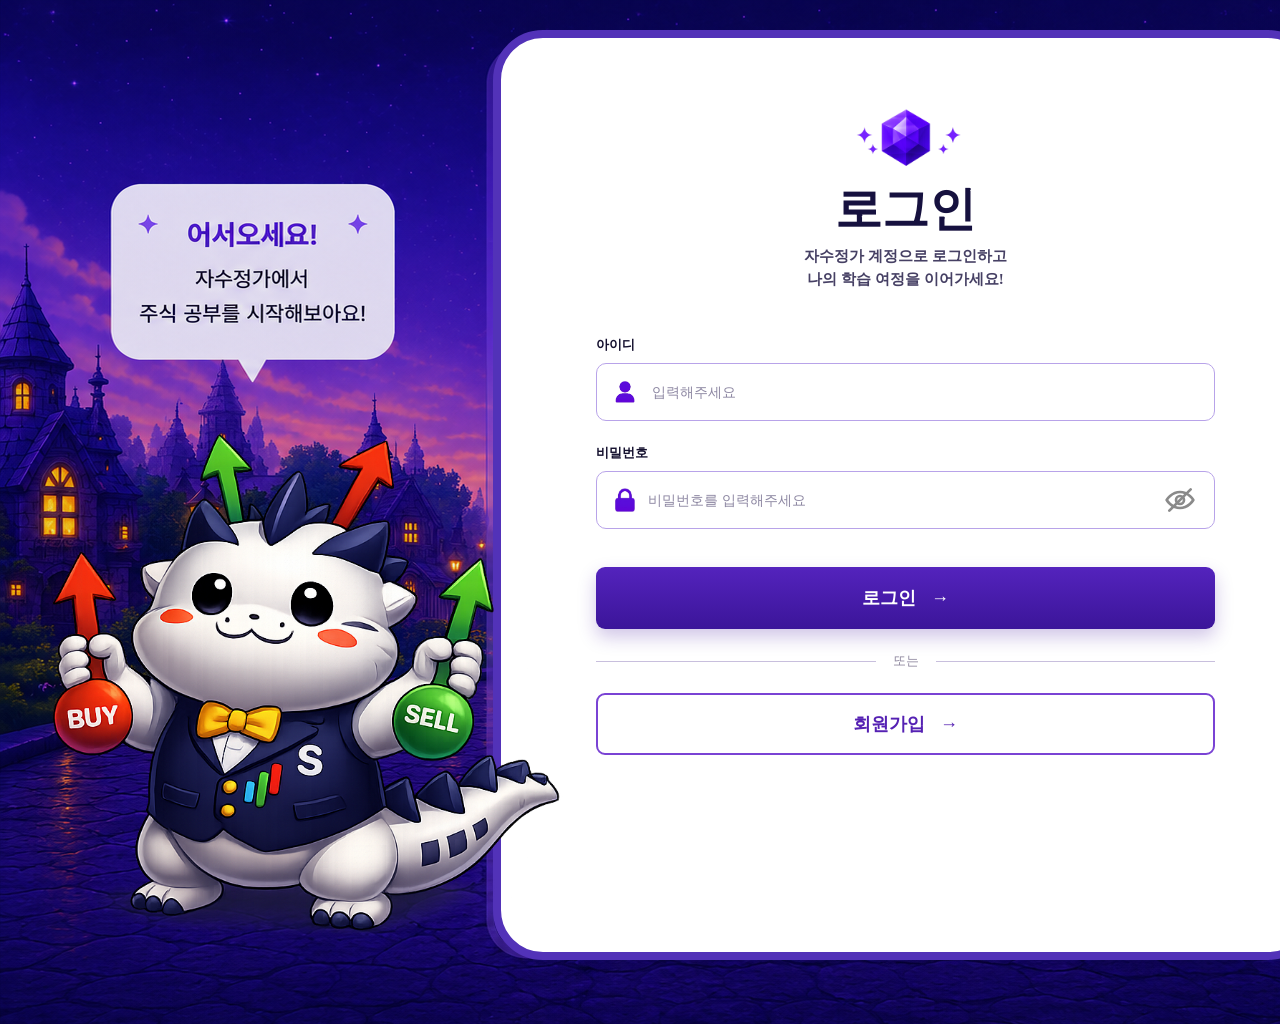
==== frontend/pages/ai.html @ c53f16b0 "feat: 전체 화면 전환 모션 개선" ====
<!DOCTYPE html>
<html lang="ko">
<head>
<meta charset="UTF-8" />
<meta name="viewport" content="width=device-width, initial-scale=1.0" />
<title>AI 맞춤 학습 추천</title>
<link rel="stylesheet" href="../assets/css/ai.css" />
<link rel="stylesheet" href="../assets/css/motion.css" />
<script src="../assets/js/motion.js" defer></script>
</head>
<body>

  <div class="app-frame">

    <!-- 뒤로가기 버튼 -->
    <button class="icon-btn back-btn" type="button" aria-label="뒤로가기">
      <img src="../assets/img/back.png" alt="" />
    </button>
    
    <!--  오늘의 추천 (상단 카드)  -->
    <section class="today-card">
      <!--
        예) todayCard.querySelector('.card-content').innerHTML = ... 로 렌더링
      -->
      <div class="card-content" data-slot="today-recommendation"></div>

      <button class="btn btn-primary" type="button" data-action="start-today">
        학습 시작
      </button>
    </section>


    <!-- 추천 학습 콘텐츠 (리스트 카드)  -->
    <section class="list-card">

      <div class="list-row">
        <div class="card-content" data-slot="recommend-item-1"></div>
        <button class="btn btn-secondary" type="button" data-action="start-item" data-item="1">
          학습하기
        </button>
      </div>

      <div class="list-row">
        <div class="card-content" data-slot="recommend-item-2"></div>
        <button class="btn btn-secondary" type="button" data-action="start-item" data-item="2">
          학습하기
        </button>
      </div>

      <div class="list-row">
        <div class="card-content" data-slot="recommend-item-3"></div>
        <button class="btn btn-secondary" type="button" data-action="start-item" data-item="3">
          학습하기
        </button>
      </div>

    </section>


    <!-- 하단 네비게이션 바 -->
<footer class="bottom-nav">

  <button class="nav-item" type="button" data-nav="home">
    <img src="../assets/img/home.png" alt="홈" />
    <span>홈</span>
  </button>

  <button class="nav-item nav-item--active" type="button" data-nav="ai-recommend">
    <img src="../assets/img/ai_icon.png" alt="AI 추천 학습" />
    <span>AI 추천 학습</span>
  </button>

  <button class="nav-item" type="button" data-nav="mypage">
    <img src="../assets/img/person.png" alt="마이페이지" />
    <span>마이페이지</span>
  </button>

</footer>
  </div>
 
  <script src="../assets/js/ai.js"></script> 
</body>
</html>
---- frontend/assets/css/ai.css ----
* {
  margin: 0;
  padding: 0;
  box-sizing: border-box;
}

body {
  background: #14103a;
  display: flex;
  justify-content: center;
  align-items: center;
  min-height: 100vh;
  font-family: "Pretendard", "Apple SD Gothic Neo", "Malgun Gothic", sans-serif;
}

.app-frame {
  position: relative;
  width: 100%;
  max-width: 1536px;
  aspect-ratio: 1536 / 1024;
  margin: 0 auto;
  background-image: url("../img/ai.png");
  background-size: cover;
  background-position: center;
  overflow: hidden;
}

/* 뒤로가기 버튼 */
.icon-btn {
  position: absolute;
  top: 2.2%;
  width: 6.2%;
  height: 9.3%;
  aspect-ratio: 1 / 1;
  border: none;
  background: none;
  padding: 0;
  cursor: pointer;
  line-height: 0;
}

.icon-btn img {
  width: 68%;
  height: 68%;
  object-fit: contain;
  display: block;
  margin: 0 auto;
  filter: drop-shadow(0 2px 4px rgba(0, 0, 0, 0.45));
}

.back-btn { left: 1.69%; }

/*  오늘의 추천 (상단 카드)  */
.today-card {
  position: absolute;
  left: 28.91%;
  top: 16.60%;
  width: 62.70%;
  height: 17.87%;
}

/* AI콘텐츠 영역  */
.today-card .card-content {
  position: absolute;
  left: 18.07%;
  top: 0;
  width: 40%;
  height: 100%;
}

/*  추천 학습 콘텐츠 (리스트 카드)  */
.list-card {
  position: absolute;
  left: 28.91%;
  top: 40.63%;
  width: 62.70%;
  height: 37.79%;
}

.list-row {
  position: relative;
  width: 100%;
  height: 33.333%;
}

.list-row .card-content {
  position: absolute;
  left: 18.07%;
  top: 0;
  width: 55%;
  height: 100%;

}

.card-content .rec-title {
  font-size: 18px;
  font-weight: 700;
  color: #ffffff;
  margin-bottom: 4px;
  white-space: nowrap;
  overflow: hidden;
  text-overflow: ellipsis;
}

.card-content .rec-desc {
  font-size: 13px;
  color: #cfcbe8;
  display: -webkit-box;
  -webkit-line-clamp: 2;
  -webkit-box-orient: vertical;
  overflow: hidden;
}

/*  버튼  */
.btn {
  position: absolute;
  border: none;
  border-radius: 999px;
  font-weight: 700;
  cursor: pointer;
  display: flex;
  align-items: center;
  justify-content: center;
  transition: filter 0.15s ease, transform 0.05s ease;
  font-size: 17px;
}

.btn:active {
  transform: scale(0.97);
}
/*학습시작 (primary)*/
.btn-primary {
  left: 59.81%;
  top: 66.67%;
  width: 13.08%;
  height: 21.86%;
  background: #5638be;
  color: #ffffff;
  box-shadow: 0 6px 14px rgba(86, 56, 190, 0.45);
}

.btn-primary:hover {
  filter: brightness(1.08);
}

/* 리스트 카드 각 항목 - "학습하기" (Secondary) */
.btn-secondary {
  left: 78.30%;
  top: 50%;
  width: 19.73%;
  height: 41%;
  background: #ede8f8;
  color: #3b2aae;
  font-size: 16px;
}

.btn-secondary:hover {
  background: #e1d9f5;
}

.bottom-nav {
  position: absolute;
  left: 0;
  bottom: 0;
  width: 100%;
  height: 12%;
  background: #191d47;
  box-shadow: 0 -2px 12px rgba(0, 0, 0, 0.25);
}

/* 일반 메뉴 */
.nav-item {
  position: absolute;
  top: 50%;
  transform: translate(-50%, -50%);

  display: flex;
  flex-direction: column;
  align-items: center;
  gap: 8px;

  border: none;
  background: none;
  cursor: pointer;

  color: #b9b6da;
  font-size: 15px;
  font-weight: 600;
  transition: color .2s;
}

/* 아이콘 크기 증가 */
.nav-item img {
  width: 55px;
  height: 55px;
}

/* 위치 */
.nav-item[data-nav="home"] {
  left: 15.8%;
}

.nav-item[data-nav="mypage"] {
  left: 80.5%;
}

.nav-item:hover {
  color: #fff;
}

/* 가운데 버튼 */
.nav-item--active {
  left: 50%;

  display: flex;
  flex-direction: column;   
  justify-content: center;
  align-items: center;

  width: 190px;             
  height: 115px;

  gap: 8px;

  border-radius: 24px;

  background: linear-gradient(
    180deg,
    #6b4de8 0%,
    #4b2fae 100%
  );

  color: #fff;
  font-size: 17px;
  font-weight: 700;

  box-shadow: 0 8px 20px rgba(75,47,174,.45);

  white-space: nowrap;
}

/* 가운데 아이콘 크게 */
.nav-item--active img{
  width:60px;
  height:60px;
}

.nav-item--active:hover{
  filter:brightness(1.08);
}
---- frontend/assets/css/motion.css ----
:root {
    --motion-fast: 160ms;
    --motion-normal: 280ms;
    --motion-slow: 420ms;
    --motion-ease: cubic-bezier(0.22, 1, 0.36, 1);
}

@view-transition {
    navigation: auto;
}

::view-transition-old(root) {
    animation: page-out var(--motion-fast) ease both;
}

::view-transition-new(root) {
    animation: page-in var(--motion-normal) var(--motion-ease) both;
}

html.motion-enabled body {
    opacity: 0;
    transform: translateY(8px);
}

html.motion-enabled.motion-ready body {
    opacity: 1;
    transform: translateY(0);
    transition:
        opacity var(--motion-normal) ease,
        transform var(--motion-normal) var(--motion-ease);
}

html.motion-enabled.motion-leaving body {
    opacity: 0;
    transform: translateY(-6px);
    pointer-events: none;
    transition:
        opacity var(--motion-fast) ease,
        transform var(--motion-fast) ease;
}

button,
[role="button"],
.gameplay_stage,
.bottom-nav .nav-item {
    transition:
        translate var(--motion-fast) var(--motion-ease),
        scale var(--motion-fast) var(--motion-ease),
        filter var(--motion-fast) ease,
        box-shadow var(--motion-fast) ease,
        background-color var(--motion-fast) ease,
        border-color var(--motion-fast) ease;
}

button:not(:disabled):hover,
[role="button"]:hover,
.gameplay_stage:not(.locked):hover {
    translate: 0 -2px;
    filter: brightness(1.035);
}

button:not(:disabled):active,
[role="button"]:active,
.gameplay_stage:not(.locked):active {
    translate: 0 0;
    scale: 0.97;
}

button:focus-visible,
[role="button"]:focus-visible,
a:focus-visible,
.gameplay_stage:focus-visible {
    outline: 3px solid rgba(110, 86, 207, 0.35);
    outline-offset: 3px;
}

.login_card,
.signup_card,
.today-card,
.list-card,
.mypage-card,
.profile-card,
.final_card,
.gameplay_building {
    animation: surface-in var(--motion-slow) var(--motion-ease) both;
}

.list-row {
    animation: surface-in var(--motion-slow) var(--motion-ease) both;
}

.list-row:nth-child(2) { animation-delay: 60ms; }
.list-row:nth-child(3) { animation-delay: 120ms; }

.motion-panel-enter {
    animation: panel-in var(--motion-normal) var(--motion-ease) both;
}

@keyframes page-in {
    from { opacity: 0; transform: translateY(8px); }
    to { opacity: 1; transform: translateY(0); }
}

@keyframes page-out {
    from { opacity: 1; transform: translateY(0); }
    to { opacity: 0; transform: translateY(-6px); }
}

@keyframes surface-in {
    from { opacity: 0; transform: translateY(14px) scale(0.985); }
    to { opacity: 1; transform: translateY(0) scale(1); }
}

@keyframes panel-in {
    from { opacity: 0; transform: translateY(10px) scale(0.99); }
    to { opacity: 1; transform: translateY(0) scale(1); }
}

@media (prefers-reduced-motion: reduce) {
    *,
    *::before,
    *::after {
        animation-duration: 1ms !important;
        animation-delay: 0ms !important;
        scroll-behavior: auto !important;
        transition-duration: 1ms !important;
    }

    html.motion-enabled body,
    html.motion-enabled.motion-ready body,
    html.motion-enabled.motion-leaving body {
        opacity: 1;
        transform: none;
    }
}
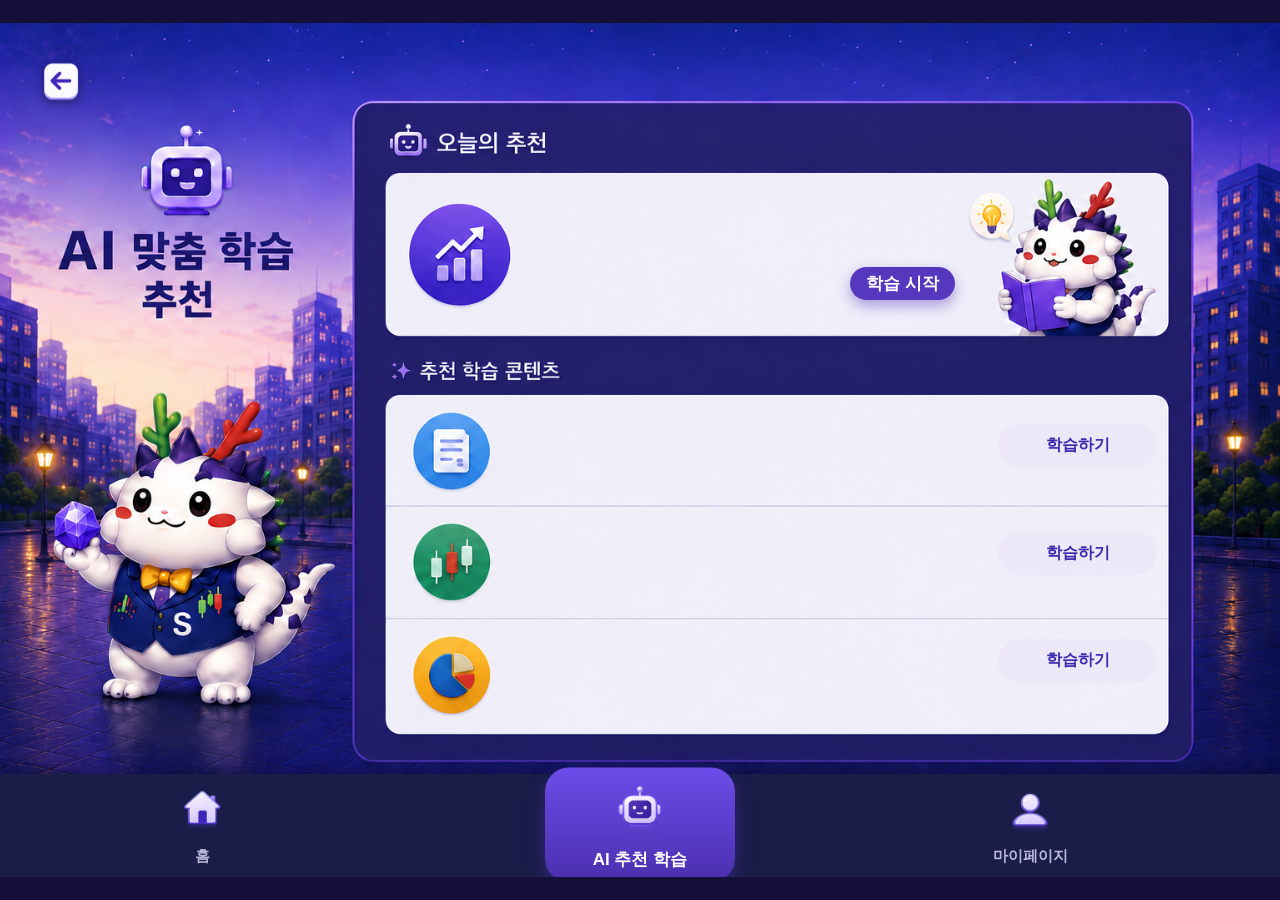
==== commit 5adf724b: "내 프론트엔드 파일 저장" ====
--- a/frontend/pages/ai.html
+++ b/frontend/pages/ai.html
@@ -1,83 +1,81 @@
-<!DOCTYPE html>
-<html lang="ko">
-<head>
-<meta charset="UTF-8" />
-<meta name="viewport" content="width=device-width, initial-scale=1.0" />
-<title>AI 맞춤 학습 추천</title>
+<!DOCTYPE html>
+<html lang="ko">
+<head>
+<meta charset="UTF-8" />
+<meta name="viewport" content="width=device-width, initial-scale=1.0" />
+<title>AI 맞춤 학습 추천</title>
 <link rel="stylesheet" href="../assets/css/ai.css" />
-<link rel="stylesheet" href="../assets/css/motion.css" />
-<script src="../assets/js/motion.js" defer></script>
 </head>
-<body>
-
-  <div class="app-frame">
-
-    <!-- 뒤로가기 버튼 -->
-    <button class="icon-btn back-btn" type="button" aria-label="뒤로가기">
-      <img src="../assets/img/back.png" alt="" />
-    </button>
-    
-    <!--  오늘의 추천 (상단 카드)  -->
-    <section class="today-card">
-      <!--
-        예) todayCard.querySelector('.card-content').innerHTML = ... 로 렌더링
-      -->
-      <div class="card-content" data-slot="today-recommendation"></div>
-
-      <button class="btn btn-primary" type="button" data-action="start-today">
-        학습 시작
-      </button>
-    </section>
-
-
-    <!-- 추천 학습 콘텐츠 (리스트 카드)  -->
-    <section class="list-card">
-
-      <div class="list-row">
-        <div class="card-content" data-slot="recommend-item-1"></div>
-        <button class="btn btn-secondary" type="button" data-action="start-item" data-item="1">
-          학습하기
-        </button>
-      </div>
-
-      <div class="list-row">
-        <div class="card-content" data-slot="recommend-item-2"></div>
-        <button class="btn btn-secondary" type="button" data-action="start-item" data-item="2">
-          학습하기
-        </button>
-      </div>
-
-      <div class="list-row">
-        <div class="card-content" data-slot="recommend-item-3"></div>
-        <button class="btn btn-secondary" type="button" data-action="start-item" data-item="3">
-          학습하기
-        </button>
-      </div>
-
-    </section>
-
-
-    <!-- 하단 네비게이션 바 -->
-<footer class="bottom-nav">
-
-  <button class="nav-item" type="button" data-nav="home">
-    <img src="../assets/img/home.png" alt="홈" />
-    <span>홈</span>
-  </button>
-
-  <button class="nav-item nav-item--active" type="button" data-nav="ai-recommend">
-    <img src="../assets/img/ai_icon.png" alt="AI 추천 학습" />
-    <span>AI 추천 학습</span>
-  </button>
-
-  <button class="nav-item" type="button" data-nav="mypage">
-    <img src="../assets/img/person.png" alt="마이페이지" />
-    <span>마이페이지</span>
-  </button>
-
-</footer>
-  </div>
- 
-  <script src="../assets/js/ai.js"></script> 
-</body>
-</html>
+<body>
+
+  <div class="app-frame">
+
+    <!-- 뒤로가기 버튼 -->
+    <button class="icon-btn back-btn" type="button" aria-label="뒤로가기">
+      <img src="../assets/img/back.png" alt="" />
+    </button>
+    
+    <!--  오늘의 추천 (상단 카드)  -->
+    <section class="today-card">
+      <!--
+        예) todayCard.querySelector('.card-content').innerHTML = ... 로 렌더링
+      -->
+      <div class="card-content" data-slot="today-recommendation"></div>
+
+      <button class="btn btn-primary" type="button" data-action="start-today">
+        학습 시작
+      </button>
+    </section>
+
+
+    <!-- 추천 학습 콘텐츠 (리스트 카드)  -->
+    <section class="list-card">
+
+      <div class="list-row">
+        <div class="card-content" data-slot="recommend-item-1"></div>
+        <button class="btn btn-secondary" type="button" data-action="start-item" data-item="1">
+          학습하기
+        </button>
+      </div>
+
+      <div class="list-row">
+        <div class="card-content" data-slot="recommend-item-2"></div>
+        <button class="btn btn-secondary" type="button" data-action="start-item" data-item="2">
+          학습하기
+        </button>
+      </div>
+
+      <div class="list-row">
+        <div class="card-content" data-slot="recommend-item-3"></div>
+        <button class="btn btn-secondary" type="button" data-action="start-item" data-item="3">
+          학습하기
+        </button>
+      </div>
+
+    </section>
+
+
+    <!-- 하단 네비게이션 바 -->
+<footer class="bottom-nav">
+
+  <button class="nav-item" type="button" data-nav="home">
+    <img src="../assets/img/home.png" alt="홈" />
+    <span>홈</span>
+  </button>
+
+  <button class="nav-item nav-item--active" type="button" data-nav="ai-recommend">
+    <img src="../assets/img/ai_icon.png" alt="AI 추천 학습" />
+    <span>AI 추천 학습</span>
+  </button>
+
+  <button class="nav-item" type="button" data-nav="mypage">
+    <img src="../assets/img/person.png" alt="마이페이지" />
+    <span>마이페이지</span>
+  </button>
+
+</footer>
+  </div>
+ 
+  <script src="../assets/js/ai.js"></script> 
+</body>
+</html>
--- a/frontend/assets/css/ai.css
+++ b/frontend/assets/css/ai.css
@@ -1,251 +1,232 @@
-* {
-  margin: 0;
-  padding: 0;
-  box-sizing: border-box;
-}
-
-body {
-  background: #14103a;
-  display: flex;
-  justify-content: center;
-  align-items: center;
-  min-height: 100vh;
-  font-family: "Pretendard", "Apple SD Gothic Neo", "Malgun Gothic", sans-serif;
-}
-
-.app-frame {
-  position: relative;
-  width: 100%;
-  max-width: 1536px;
-  aspect-ratio: 1536 / 1024;
-  margin: 0 auto;
-  background-image: url("../img/ai.png");
-  background-size: cover;
-  background-position: center;
-  overflow: hidden;
-}
-
-/* 뒤로가기 버튼 */
-.icon-btn {
-  position: absolute;
-  top: 2.2%;
-  width: 6.2%;
-  height: 9.3%;
-  aspect-ratio: 1 / 1;
-  border: none;
-  background: none;
-  padding: 0;
-  cursor: pointer;
-  line-height: 0;
-}
-
-.icon-btn img {
-  width: 68%;
-  height: 68%;
-  object-fit: contain;
-  display: block;
-  margin: 0 auto;
-  filter: drop-shadow(0 2px 4px rgba(0, 0, 0, 0.45));
-}
-
-.back-btn { left: 1.69%; }
-
-/*  오늘의 추천 (상단 카드)  */
-.today-card {
-  position: absolute;
-  left: 28.91%;
-  top: 16.60%;
-  width: 62.70%;
-  height: 17.87%;
-}
-
-/* AI콘텐츠 영역  */
-.today-card .card-content {
-  position: absolute;
-  left: 18.07%;
-  top: 0;
-  width: 40%;
-  height: 100%;
-}
-
-/*  추천 학습 콘텐츠 (리스트 카드)  */
-.list-card {
-  position: absolute;
-  left: 28.91%;
-  top: 40.63%;
-  width: 62.70%;
-  height: 37.79%;
-}
-
-.list-row {
-  position: relative;
-  width: 100%;
-  height: 33.333%;
-}
-
-.list-row .card-content {
-  position: absolute;
-  left: 18.07%;
-  top: 0;
-  width: 55%;
-  height: 100%;
-
-}
-
-.card-content .rec-title {
-  font-size: 18px;
-  font-weight: 700;
-  color: #ffffff;
-  margin-bottom: 4px;
-  white-space: nowrap;
-  overflow: hidden;
-  text-overflow: ellipsis;
-}
-
-.card-content .rec-desc {
-  font-size: 13px;
-  color: #cfcbe8;
-  display: -webkit-box;
-  -webkit-line-clamp: 2;
-  -webkit-box-orient: vertical;
-  overflow: hidden;
-}
-
-/*  버튼  */
-.btn {
-  position: absolute;
-  border: none;
-  border-radius: 999px;
-  font-weight: 700;
-  cursor: pointer;
-  display: flex;
-  align-items: center;
-  justify-content: center;
-  transition: filter 0.15s ease, transform 0.05s ease;
-  font-size: 17px;
-}
-
-.btn:active {
-  transform: scale(0.97);
-}
-/*학습시작 (primary)*/
-.btn-primary {
-  left: 59.81%;
-  top: 66.67%;
-  width: 13.08%;
-  height: 21.86%;
-  background: #5638be;
-  color: #ffffff;
-  box-shadow: 0 6px 14px rgba(86, 56, 190, 0.45);
-}
-
-.btn-primary:hover {
-  filter: brightness(1.08);
-}
-
-/* 리스트 카드 각 항목 - "학습하기" (Secondary) */
-.btn-secondary {
-  left: 78.30%;
-  top: 50%;
-  width: 19.73%;
-  height: 41%;
-  background: #ede8f8;
-  color: #3b2aae;
-  font-size: 16px;
-}
-
-.btn-secondary:hover {
-  background: #e1d9f5;
-}
-
-.bottom-nav {
-  position: absolute;
-  left: 0;
-  bottom: 0;
-  width: 100%;
-  height: 12%;
-  background: #191d47;
-  box-shadow: 0 -2px 12px rgba(0, 0, 0, 0.25);
-}
-
-/* 일반 메뉴 */
-.nav-item {
-  position: absolute;
-  top: 50%;
-  transform: translate(-50%, -50%);
-
-  display: flex;
-  flex-direction: column;
-  align-items: center;
-  gap: 8px;
-
-  border: none;
-  background: none;
-  cursor: pointer;
-
-  color: #b9b6da;
-  font-size: 15px;
-  font-weight: 600;
-  transition: color .2s;
-}
-
-/* 아이콘 크기 증가 */
-.nav-item img {
-  width: 55px;
-  height: 55px;
-}
-
-/* 위치 */
-.nav-item[data-nav="home"] {
-  left: 15.8%;
-}
-
-.nav-item[data-nav="mypage"] {
-  left: 80.5%;
-}
-
-.nav-item:hover {
-  color: #fff;
-}
-
-/* 가운데 버튼 */
-.nav-item--active {
-  left: 50%;
-
-  display: flex;
-  flex-direction: column;   
-  justify-content: center;
-  align-items: center;
-
-  width: 190px;             
-  height: 115px;
-
-  gap: 8px;
-
-  border-radius: 24px;
-
-  background: linear-gradient(
-    180deg,
-    #6b4de8 0%,
-    #4b2fae 100%
-  );
-
-  color: #fff;
-  font-size: 17px;
-  font-weight: 700;
-
-  box-shadow: 0 8px 20px rgba(75,47,174,.45);
-
-  white-space: nowrap;
-}
-
-/* 가운데 아이콘 크게 */
-.nav-item--active img{
-  width:60px;
-  height:60px;
-}
-
-.nav-item--active:hover{
-  filter:brightness(1.08);
-}
-
+* {
+  margin: 0;
+  padding: 0;
+  box-sizing: border-box;
+}
+
+body {
+  background: #14103a;
+  display: flex;
+  justify-content: center;
+  align-items: center;
+  min-height: 100vh;
+  font-family: "Pretendard", "Apple SD Gothic Neo", "Malgun Gothic", sans-serif;
+}
+
+.app-frame {
+  position: relative;
+  width: 100%;
+  max-width: 1536px;
+  aspect-ratio: 1536 / 1024;
+  margin: 0 auto;
+  background-image: url("../img/ai.png");
+  background-size: cover;
+  background-position: center;
+  overflow: hidden;
+}
+
+/* 뒤로가기 버튼 */
+.icon-btn {
+  position: absolute;
+  top: 2.2%;
+  width: 6.2%;
+  height: 9.3%;
+  aspect-ratio: 1 / 1;
+  border: none;
+  background: none;
+  padding: 0;
+  cursor: pointer;
+  line-height: 0;
+}
+
+.icon-btn img {
+  width: 68%;
+  height: 68%;
+  object-fit: contain;
+  display: block;
+  margin: 0 auto;
+  filter: drop-shadow(0 2px 4px rgba(0, 0, 0, 0.45));
+}
+
+.back-btn { left: 1.69%; }
+
+/*  오늘의 추천 (상단 카드)  */
+.today-card {
+  position: absolute;
+  left: 28.91%;
+  top: 16.60%;
+  width: 62.70%;
+  height: 17.87%;
+}
+
+/* AI콘텐츠 영역  */
+.today-card .card-content {
+  position: absolute;
+  left: 18.07%;
+  top: 0;
+  width: 40%;
+  height: 100%;
+}
+
+/*  추천 학습 콘텐츠 (리스트 카드)  */
+.list-card {
+  position: absolute;
+  left: 28.91%;
+  top: 40.63%;
+  width: 62.70%;
+  height: 37.79%;
+}
+
+.list-row {
+  position: relative;
+  width: 100%;
+  height: 33.333%;
+}
+
+.list-row .card-content {
+  position: absolute;
+  left: 18.07%;
+  top: 0;
+  width: 55%;
+  height: 100%;
+  
+}
+
+/*  버튼  */
+.btn {
+  position: absolute;
+  border: none;
+  border-radius: 999px;
+  font-weight: 700;
+  cursor: pointer;
+  display: flex;
+  align-items: center;
+  justify-content: center;
+  transition: filter 0.15s ease, transform 0.05s ease;
+  font-size: 17px;
+}
+
+.btn:active {
+  transform: scale(0.97);
+}
+/*학습시작 (primary)*/
+.btn-primary {
+  left: 59.81%;
+  top: 66.67%;
+  width: 13.08%;
+  height: 21.86%;
+  background: #5638be;
+  color: #ffffff;
+  box-shadow: 0 6px 14px rgba(86, 56, 190, 0.45);
+}
+
+.btn-primary:hover {
+  filter: brightness(1.08);
+}
+
+/* 리스트 카드 각 항목 - "학습하기" (Secondary) */
+.btn-secondary {
+  left: 78.30%;
+  top: 50%;
+  width: 19.73%;
+  height: 41%;
+  background: #ede8f8;
+  color: #3b2aae;
+  font-size: 16px;
+}
+
+.btn-secondary:hover {
+  background: #e1d9f5;
+}
+
+.bottom-nav {
+  position: absolute;
+  left: 0;
+  bottom: 0;
+  width: 100%;
+  height: 12%;
+  background: #191d47;
+  box-shadow: 0 -2px 12px rgba(0, 0, 0, 0.25);
+}
+
+/* 일반 메뉴 */
+.nav-item {
+  position: absolute;
+  top: 50%;
+  transform: translate(-50%, -50%);
+
+  display: flex;
+  flex-direction: column;
+  align-items: center;
+  gap: 8px;
+
+  border: none;
+  background: none;
+  cursor: pointer;
+
+  color: #b9b6da;
+  font-size: 15px;
+  font-weight: 600;
+  transition: color .2s;
+}
+
+/* 아이콘 크기 증가 */
+.nav-item img {
+  width: 55px;
+  height: 55px;
+}
+
+/* 위치 */
+.nav-item[data-nav="home"] {
+  left: 15.8%;
+}
+
+.nav-item[data-nav="mypage"] {
+  left: 80.5%;
+}
+
+.nav-item:hover {
+  color: #fff;
+}
+
+/* 가운데 버튼 */
+.nav-item--active {
+  left: 50%;
+
+  display: flex;
+  flex-direction: column;   
+  justify-content: center;
+  align-items: center;
+
+  width: 190px;             
+  height: 115px;
+
+  gap: 8px;
+
+  border-radius: 24px;
+
+  background: linear-gradient(
+    180deg,
+    #6b4de8 0%,
+    #4b2fae 100%
+  );
+
+  color: #fff;
+  font-size: 17px;
+  font-weight: 700;
+
+  box-shadow: 0 8px 20px rgba(75,47,174,.45);
+
+  white-space: nowrap;
+}
+
+/* 가운데 아이콘 크게 */
+.nav-item--active img{
+  width:60px;
+  height:60px;
+}
+
+.nav-item--active:hover{
+  filter:brightness(1.08);
+}
+
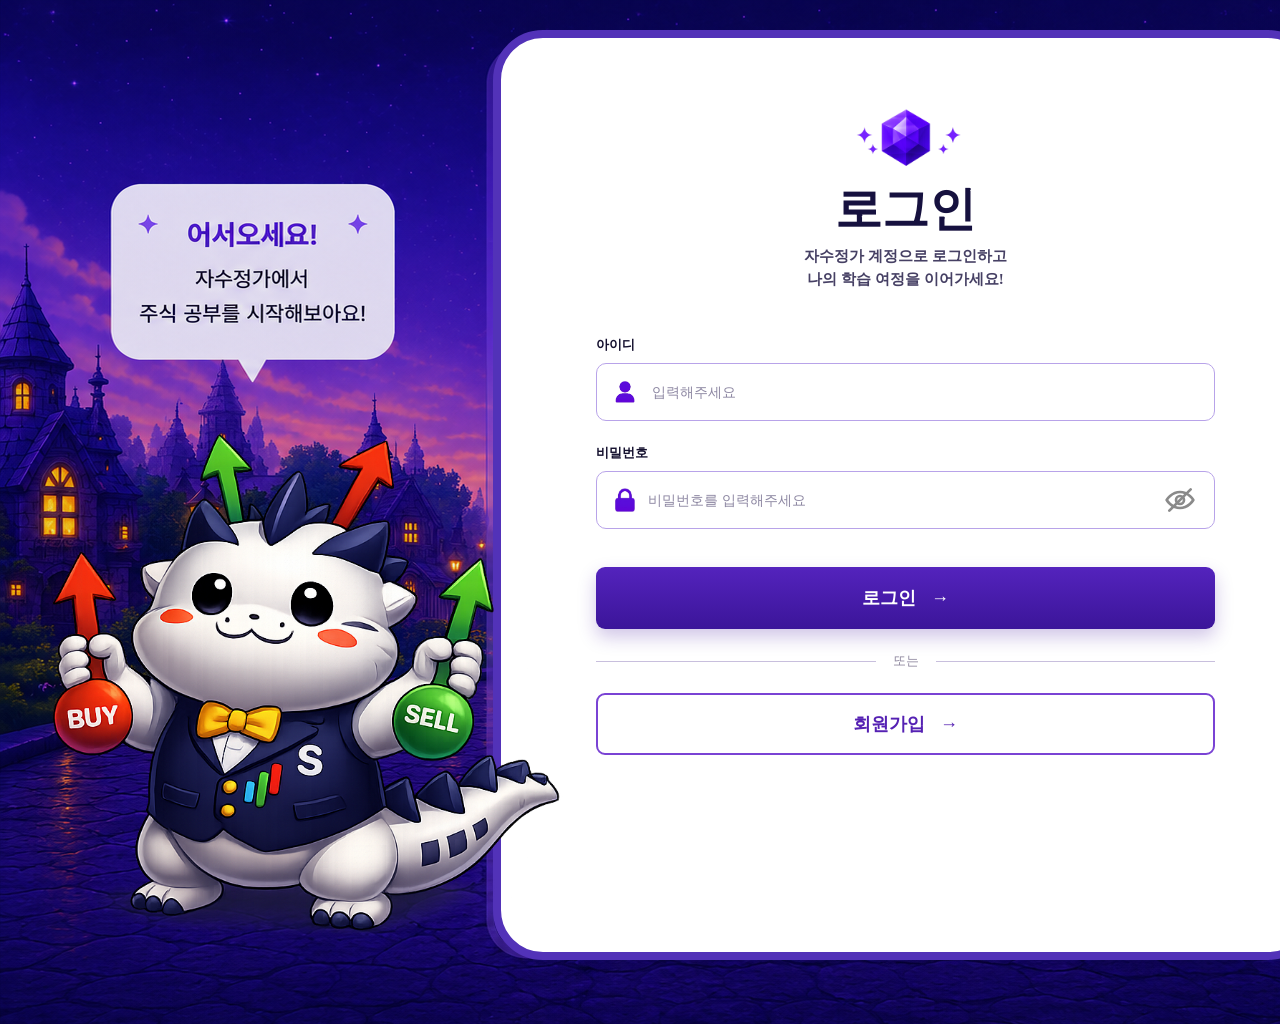
==== commit fa003493: "Merge remote-tracking branch 'origin/pre-develop' into FE/seoyun" ====
--- a/frontend/pages/ai.html
+++ b/frontend/pages/ai.html
@@ -1,81 +1,83 @@
-<!DOCTYPE html>
-<html lang="ko">
-<head>
-<meta charset="UTF-8" />
-<meta name="viewport" content="width=device-width, initial-scale=1.0" />
-<title>AI 맞춤 학습 추천</title>
+<!DOCTYPE html>
+<html lang="ko">
+<head>
+<meta charset="UTF-8" />
+<meta name="viewport" content="width=device-width, initial-scale=1.0" />
+<title>AI 맞춤 학습 추천</title>
 <link rel="stylesheet" href="../assets/css/ai.css" />
+<link rel="stylesheet" href="../assets/css/motion.css" />
+<script src="../assets/js/motion.js" defer></script>
 </head>
-<body>
-
-  <div class="app-frame">
-
-    <!-- 뒤로가기 버튼 -->
-    <button class="icon-btn back-btn" type="button" aria-label="뒤로가기">
-      <img src="../assets/img/back.png" alt="" />
-    </button>
-    
-    <!--  오늘의 추천 (상단 카드)  -->
-    <section class="today-card">
-      <!--
-        예) todayCard.querySelector('.card-content').innerHTML = ... 로 렌더링
-      -->
-      <div class="card-content" data-slot="today-recommendation"></div>
-
-      <button class="btn btn-primary" type="button" data-action="start-today">
-        학습 시작
-      </button>
-    </section>
-
-
-    <!-- 추천 학습 콘텐츠 (리스트 카드)  -->
-    <section class="list-card">
-
-      <div class="list-row">
-        <div class="card-content" data-slot="recommend-item-1"></div>
-        <button class="btn btn-secondary" type="button" data-action="start-item" data-item="1">
-          학습하기
-        </button>
-      </div>
-
-      <div class="list-row">
-        <div class="card-content" data-slot="recommend-item-2"></div>
-        <button class="btn btn-secondary" type="button" data-action="start-item" data-item="2">
-          학습하기
-        </button>
-      </div>
-
-      <div class="list-row">
-        <div class="card-content" data-slot="recommend-item-3"></div>
-        <button class="btn btn-secondary" type="button" data-action="start-item" data-item="3">
-          학습하기
-        </button>
-      </div>
-
-    </section>
-
-
-    <!-- 하단 네비게이션 바 -->
-<footer class="bottom-nav">
-
-  <button class="nav-item" type="button" data-nav="home">
-    <img src="../assets/img/home.png" alt="홈" />
-    <span>홈</span>
-  </button>
-
-  <button class="nav-item nav-item--active" type="button" data-nav="ai-recommend">
-    <img src="../assets/img/ai_icon.png" alt="AI 추천 학습" />
-    <span>AI 추천 학습</span>
-  </button>
-
-  <button class="nav-item" type="button" data-nav="mypage">
-    <img src="../assets/img/person.png" alt="마이페이지" />
-    <span>마이페이지</span>
-  </button>
-
-</footer>
-  </div>
- 
-  <script src="../assets/js/ai.js"></script> 
-</body>
-</html>+<body>
+
+  <div class="app-frame">
+
+    <!-- 뒤로가기 버튼 -->
+    <button class="icon-btn back-btn" type="button" aria-label="뒤로가기">
+      <img src="../assets/img/back.png" alt="" />
+    </button>
+    
+    <!--  오늘의 추천 (상단 카드)  -->
+    <section class="today-card">
+      <!--
+        예) todayCard.querySelector('.card-content').innerHTML = ... 로 렌더링
+      -->
+      <div class="card-content" data-slot="today-recommendation"></div>
+
+      <button class="btn btn-primary" type="button" data-action="start-today">
+        학습 시작
+      </button>
+    </section>
+
+
+    <!-- 추천 학습 콘텐츠 (리스트 카드)  -->
+    <section class="list-card">
+
+      <div class="list-row">
+        <div class="card-content" data-slot="recommend-item-1"></div>
+        <button class="btn btn-secondary" type="button" data-action="start-item" data-item="1">
+          학습하기
+        </button>
+      </div>
+
+      <div class="list-row">
+        <div class="card-content" data-slot="recommend-item-2"></div>
+        <button class="btn btn-secondary" type="button" data-action="start-item" data-item="2">
+          학습하기
+        </button>
+      </div>
+
+      <div class="list-row">
+        <div class="card-content" data-slot="recommend-item-3"></div>
+        <button class="btn btn-secondary" type="button" data-action="start-item" data-item="3">
+          학습하기
+        </button>
+      </div>
+
+    </section>
+
+
+    <!-- 하단 네비게이션 바 -->
+<footer class="bottom-nav">
+
+  <button class="nav-item" type="button" data-nav="home">
+    <img src="../assets/img/home.png" alt="홈" />
+    <span>홈</span>
+  </button>
+
+  <button class="nav-item nav-item--active" type="button" data-nav="ai-recommend">
+    <img src="../assets/img/ai_icon.png" alt="AI 추천 학습" />
+    <span>AI 추천 학습</span>
+  </button>
+
+  <button class="nav-item" type="button" data-nav="mypage">
+    <img src="../assets/img/person.png" alt="마이페이지" />
+    <span>마이페이지</span>
+  </button>
+
+</footer>
+  </div>
+ 
+  <script src="../assets/js/ai.js"></script> 
+</body>
+</html>
--- a/frontend/assets/css/ai.css
+++ b/frontend/assets/css/ai.css
@@ -1,232 +1,251 @@
-* {
-  margin: 0;
-  padding: 0;
-  box-sizing: border-box;
-}
-
-body {
-  background: #14103a;
-  display: flex;
-  justify-content: center;
-  align-items: center;
-  min-height: 100vh;
-  font-family: "Pretendard", "Apple SD Gothic Neo", "Malgun Gothic", sans-serif;
-}
-
-.app-frame {
-  position: relative;
-  width: 100%;
-  max-width: 1536px;
-  aspect-ratio: 1536 / 1024;
-  margin: 0 auto;
-  background-image: url("../img/ai.png");
-  background-size: cover;
-  background-position: center;
-  overflow: hidden;
-}
-
-/* 뒤로가기 버튼 */
-.icon-btn {
-  position: absolute;
-  top: 2.2%;
-  width: 6.2%;
-  height: 9.3%;
-  aspect-ratio: 1 / 1;
-  border: none;
-  background: none;
-  padding: 0;
-  cursor: pointer;
-  line-height: 0;
-}
-
-.icon-btn img {
-  width: 68%;
-  height: 68%;
-  object-fit: contain;
-  display: block;
-  margin: 0 auto;
-  filter: drop-shadow(0 2px 4px rgba(0, 0, 0, 0.45));
-}
-
-.back-btn { left: 1.69%; }
-
-/*  오늘의 추천 (상단 카드)  */
-.today-card {
-  position: absolute;
-  left: 28.91%;
-  top: 16.60%;
-  width: 62.70%;
-  height: 17.87%;
-}
-
-/* AI콘텐츠 영역  */
-.today-card .card-content {
-  position: absolute;
-  left: 18.07%;
-  top: 0;
-  width: 40%;
-  height: 100%;
-}
-
-/*  추천 학습 콘텐츠 (리스트 카드)  */
-.list-card {
-  position: absolute;
-  left: 28.91%;
-  top: 40.63%;
-  width: 62.70%;
-  height: 37.79%;
-}
-
-.list-row {
-  position: relative;
-  width: 100%;
-  height: 33.333%;
-}
-
-.list-row .card-content {
-  position: absolute;
-  left: 18.07%;
-  top: 0;
-  width: 55%;
-  height: 100%;
-  
-}
-
-/*  버튼  */
-.btn {
-  position: absolute;
-  border: none;
-  border-radius: 999px;
-  font-weight: 700;
-  cursor: pointer;
-  display: flex;
-  align-items: center;
-  justify-content: center;
-  transition: filter 0.15s ease, transform 0.05s ease;
-  font-size: 17px;
-}
-
-.btn:active {
-  transform: scale(0.97);
-}
-/*학습시작 (primary)*/
-.btn-primary {
-  left: 59.81%;
-  top: 66.67%;
-  width: 13.08%;
-  height: 21.86%;
-  background: #5638be;
-  color: #ffffff;
-  box-shadow: 0 6px 14px rgba(86, 56, 190, 0.45);
-}
-
-.btn-primary:hover {
-  filter: brightness(1.08);
-}
-
-/* 리스트 카드 각 항목 - "학습하기" (Secondary) */
-.btn-secondary {
-  left: 78.30%;
-  top: 50%;
-  width: 19.73%;
-  height: 41%;
-  background: #ede8f8;
-  color: #3b2aae;
-  font-size: 16px;
-}
-
-.btn-secondary:hover {
-  background: #e1d9f5;
-}
-
-.bottom-nav {
-  position: absolute;
-  left: 0;
-  bottom: 0;
-  width: 100%;
-  height: 12%;
-  background: #191d47;
-  box-shadow: 0 -2px 12px rgba(0, 0, 0, 0.25);
-}
-
-/* 일반 메뉴 */
-.nav-item {
-  position: absolute;
-  top: 50%;
-  transform: translate(-50%, -50%);
-
-  display: flex;
-  flex-direction: column;
-  align-items: center;
-  gap: 8px;
-
-  border: none;
-  background: none;
-  cursor: pointer;
-
-  color: #b9b6da;
-  font-size: 15px;
-  font-weight: 600;
-  transition: color .2s;
-}
-
-/* 아이콘 크기 증가 */
-.nav-item img {
-  width: 55px;
-  height: 55px;
-}
-
-/* 위치 */
-.nav-item[data-nav="home"] {
-  left: 15.8%;
-}
-
-.nav-item[data-nav="mypage"] {
-  left: 80.5%;
-}
-
-.nav-item:hover {
-  color: #fff;
-}
-
-/* 가운데 버튼 */
-.nav-item--active {
-  left: 50%;
-
-  display: flex;
-  flex-direction: column;   
-  justify-content: center;
-  align-items: center;
-
-  width: 190px;             
-  height: 115px;
-
-  gap: 8px;
-
-  border-radius: 24px;
-
-  background: linear-gradient(
-    180deg,
-    #6b4de8 0%,
-    #4b2fae 100%
-  );
-
-  color: #fff;
-  font-size: 17px;
-  font-weight: 700;
-
-  box-shadow: 0 8px 20px rgba(75,47,174,.45);
-
-  white-space: nowrap;
-}
-
-/* 가운데 아이콘 크게 */
-.nav-item--active img{
-  width:60px;
-  height:60px;
-}
-
-.nav-item--active:hover{
-  filter:brightness(1.08);
-}
-
+* {
+  margin: 0;
+  padding: 0;
+  box-sizing: border-box;
+}
+
+body {
+  background: #14103a;
+  display: flex;
+  justify-content: center;
+  align-items: center;
+  min-height: 100vh;
+  font-family: "Pretendard", "Apple SD Gothic Neo", "Malgun Gothic", sans-serif;
+}
+
+.app-frame {
+  position: relative;
+  width: 100%;
+  max-width: 1536px;
+  aspect-ratio: 1536 / 1024;
+  margin: 0 auto;
+  background-image: url("../img/ai.png");
+  background-size: cover;
+  background-position: center;
+  overflow: hidden;
+}
+
+/* 뒤로가기 버튼 */
+.icon-btn {
+  position: absolute;
+  top: 2.2%;
+  width: 6.2%;
+  height: 9.3%;
+  aspect-ratio: 1 / 1;
+  border: none;
+  background: none;
+  padding: 0;
+  cursor: pointer;
+  line-height: 0;
+}
+
+.icon-btn img {
+  width: 68%;
+  height: 68%;
+  object-fit: contain;
+  display: block;
+  margin: 0 auto;
+  filter: drop-shadow(0 2px 4px rgba(0, 0, 0, 0.45));
+}
+
+.back-btn { left: 1.69%; }
+
+/*  오늘의 추천 (상단 카드)  */
+.today-card {
+  position: absolute;
+  left: 28.91%;
+  top: 16.60%;
+  width: 62.70%;
+  height: 17.87%;
+}
+
+/* AI콘텐츠 영역  */
+.today-card .card-content {
+  position: absolute;
+  left: 18.07%;
+  top: 0;
+  width: 40%;
+  height: 100%;
+}
+
+/*  추천 학습 콘텐츠 (리스트 카드)  */
+.list-card {
+  position: absolute;
+  left: 28.91%;
+  top: 40.63%;
+  width: 62.70%;
+  height: 37.79%;
+}
+
+.list-row {
+  position: relative;
+  width: 100%;
+  height: 33.333%;
+}
+
+.list-row .card-content {
+  position: absolute;
+  left: 18.07%;
+  top: 0;
+  width: 55%;
+  height: 100%;
+
+}
+
+.card-content .rec-title {
+  font-size: 18px;
+  font-weight: 700;
+  color: #ffffff;
+  margin-bottom: 4px;
+  white-space: nowrap;
+  overflow: hidden;
+  text-overflow: ellipsis;
+}
+
+.card-content .rec-desc {
+  font-size: 13px;
+  color: #cfcbe8;
+  display: -webkit-box;
+  -webkit-line-clamp: 2;
+  -webkit-box-orient: vertical;
+  overflow: hidden;
+}
+
+/*  버튼  */
+.btn {
+  position: absolute;
+  border: none;
+  border-radius: 999px;
+  font-weight: 700;
+  cursor: pointer;
+  display: flex;
+  align-items: center;
+  justify-content: center;
+  transition: filter 0.15s ease, transform 0.05s ease;
+  font-size: 17px;
+}
+
+.btn:active {
+  transform: scale(0.97);
+}
+/*학습시작 (primary)*/
+.btn-primary {
+  left: 59.81%;
+  top: 66.67%;
+  width: 13.08%;
+  height: 21.86%;
+  background: #5638be;
+  color: #ffffff;
+  box-shadow: 0 6px 14px rgba(86, 56, 190, 0.45);
+}
+
+.btn-primary:hover {
+  filter: brightness(1.08);
+}
+
+/* 리스트 카드 각 항목 - "학습하기" (Secondary) */
+.btn-secondary {
+  left: 78.30%;
+  top: 50%;
+  width: 19.73%;
+  height: 41%;
+  background: #ede8f8;
+  color: #3b2aae;
+  font-size: 16px;
+}
+
+.btn-secondary:hover {
+  background: #e1d9f5;
+}
+
+.bottom-nav {
+  position: absolute;
+  left: 0;
+  bottom: 0;
+  width: 100%;
+  height: 12%;
+  background: #191d47;
+  box-shadow: 0 -2px 12px rgba(0, 0, 0, 0.25);
+}
+
+/* 일반 메뉴 */
+.nav-item {
+  position: absolute;
+  top: 50%;
+  transform: translate(-50%, -50%);
+
+  display: flex;
+  flex-direction: column;
+  align-items: center;
+  gap: 8px;
+
+  border: none;
+  background: none;
+  cursor: pointer;
+
+  color: #b9b6da;
+  font-size: 15px;
+  font-weight: 600;
+  transition: color .2s;
+}
+
+/* 아이콘 크기 증가 */
+.nav-item img {
+  width: 55px;
+  height: 55px;
+}
+
+/* 위치 */
+.nav-item[data-nav="home"] {
+  left: 15.8%;
+}
+
+.nav-item[data-nav="mypage"] {
+  left: 80.5%;
+}
+
+.nav-item:hover {
+  color: #fff;
+}
+
+/* 가운데 버튼 */
+.nav-item--active {
+  left: 50%;
+
+  display: flex;
+  flex-direction: column;   
+  justify-content: center;
+  align-items: center;
+
+  width: 190px;             
+  height: 115px;
+
+  gap: 8px;
+
+  border-radius: 24px;
+
+  background: linear-gradient(
+    180deg,
+    #6b4de8 0%,
+    #4b2fae 100%
+  );
+
+  color: #fff;
+  font-size: 17px;
+  font-weight: 700;
+
+  box-shadow: 0 8px 20px rgba(75,47,174,.45);
+
+  white-space: nowrap;
+}
+
+/* 가운데 아이콘 크게 */
+.nav-item--active img{
+  width:60px;
+  height:60px;
+}
+
+.nav-item--active:hover{
+  filter:brightness(1.08);
+}
+
--- a/frontend/assets/css/motion.css
+++ b/frontend/assets/css/motion.css
@@ -0,0 +1,135 @@
+:root {
+    --motion-fast: 160ms;
+    --motion-normal: 280ms;
+    --motion-slow: 420ms;
+    --motion-ease: cubic-bezier(0.22, 1, 0.36, 1);
+}
+
+@view-transition {
+    navigation: auto;
+}
+
+::view-transition-old(root) {
+    animation: page-out var(--motion-fast) ease both;
+}
+
+::view-transition-new(root) {
+    animation: page-in var(--motion-normal) var(--motion-ease) both;
+}
+
+html.motion-enabled body {
+    opacity: 0;
+    transform: translateY(8px);
+}
+
+html.motion-enabled.motion-ready body {
+    opacity: 1;
+    transform: translateY(0);
+    transition:
+        opacity var(--motion-normal) ease,
+        transform var(--motion-normal) var(--motion-ease);
+}
+
+html.motion-enabled.motion-leaving body {
+    opacity: 0;
+    transform: translateY(-6px);
+    pointer-events: none;
+    transition:
+        opacity var(--motion-fast) ease,
+        transform var(--motion-fast) ease;
+}
+
+button,
+[role="button"],
+.gameplay_stage,
+.bottom-nav .nav-item {
+    transition:
+        translate var(--motion-fast) var(--motion-ease),
+        scale var(--motion-fast) var(--motion-ease),
+        filter var(--motion-fast) ease,
+        box-shadow var(--motion-fast) ease,
+        background-color var(--motion-fast) ease,
+        border-color var(--motion-fast) ease;
+}
+
+button:not(:disabled):hover,
+[role="button"]:hover,
+.gameplay_stage:not(.locked):hover {
+    translate: 0 -2px;
+    filter: brightness(1.035);
+}
+
+button:not(:disabled):active,
+[role="button"]:active,
+.gameplay_stage:not(.locked):active {
+    translate: 0 0;
+    scale: 0.97;
+}
+
+button:focus-visible,
+[role="button"]:focus-visible,
+a:focus-visible,
+.gameplay_stage:focus-visible {
+    outline: 3px solid rgba(110, 86, 207, 0.35);
+    outline-offset: 3px;
+}
+
+.login_card,
+.signup_card,
+.today-card,
+.list-card,
+.mypage-card,
+.profile-card,
+.final_card,
+.gameplay_building {
+    animation: surface-in var(--motion-slow) var(--motion-ease) both;
+}
+
+.list-row {
+    animation: surface-in var(--motion-slow) var(--motion-ease) both;
+}
+
+.list-row:nth-child(2) { animation-delay: 60ms; }
+.list-row:nth-child(3) { animation-delay: 120ms; }
+
+.motion-panel-enter {
+    animation: panel-in var(--motion-normal) var(--motion-ease) both;
+}
+
+@keyframes page-in {
+    from { opacity: 0; transform: translateY(8px); }
+    to { opacity: 1; transform: translateY(0); }
+}
+
+@keyframes page-out {
+    from { opacity: 1; transform: translateY(0); }
+    to { opacity: 0; transform: translateY(-6px); }
+}
+
+@keyframes surface-in {
+    from { opacity: 0; transform: translateY(14px) scale(0.985); }
+    to { opacity: 1; transform: translateY(0) scale(1); }
+}
+
+@keyframes panel-in {
+    from { opacity: 0; transform: translateY(10px) scale(0.99); }
+    to { opacity: 1; transform: translateY(0) scale(1); }
+}
+
+@media (prefers-reduced-motion: reduce) {
+    *,
+    *::before,
+    *::after {
+        animation-duration: 1ms !important;
+        animation-delay: 0ms !important;
+        scroll-behavior: auto !important;
+        transition-duration: 1ms !important;
+    }
+
+    html.motion-enabled body,
+    html.motion-enabled.motion-ready body,
+    html.motion-enabled.motion-leaving body {
+        opacity: 1;
+        transform: none;
+    }
+}
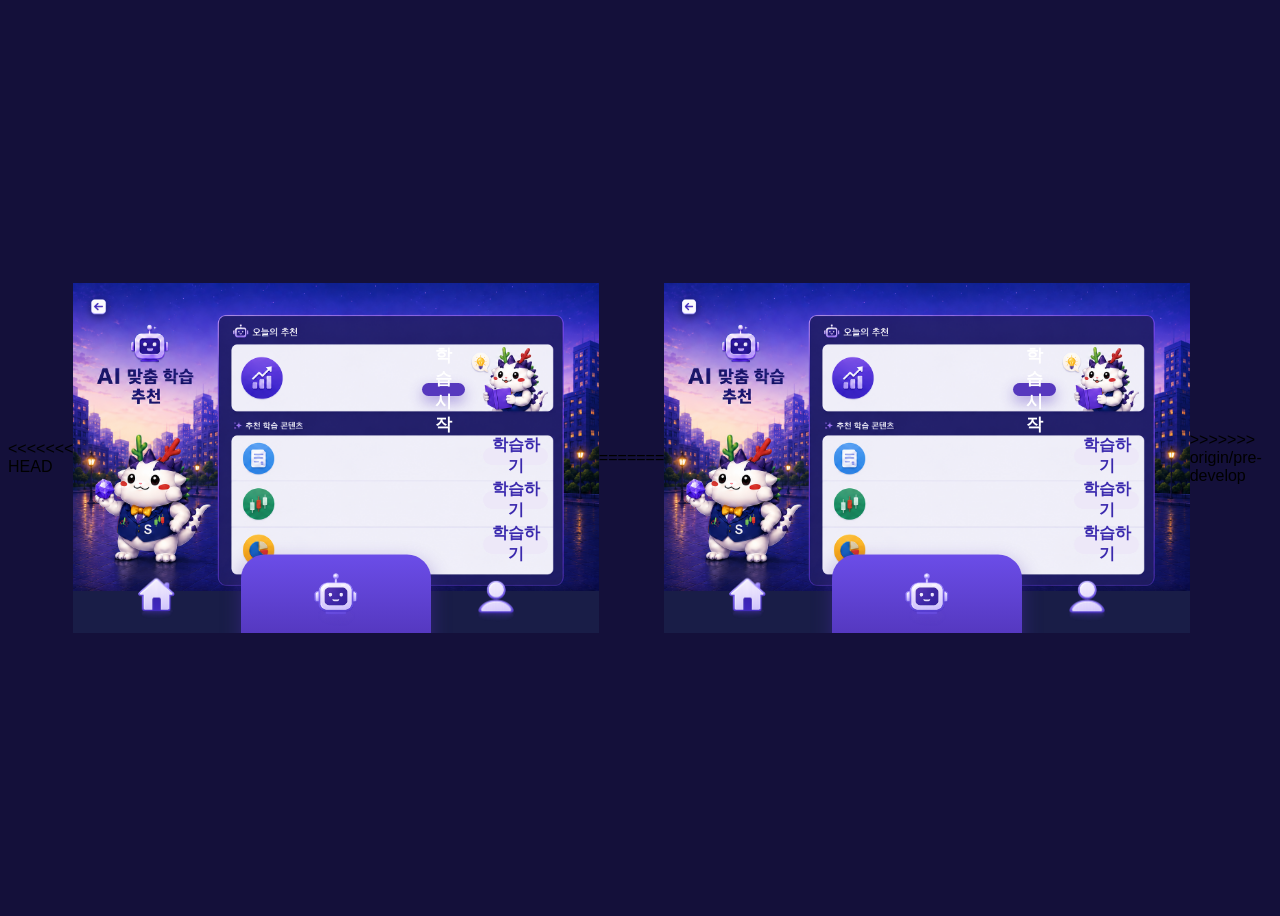
==== commit 3be22d32: "pre-develop 병합 충돌 해결" ====
--- a/frontend/pages/ai.html
+++ b/frontend/pages/ai.html
@@ -1,83 +1,167 @@
-<!DOCTYPE html>
-<html lang="ko">
-<head>
-<meta charset="UTF-8" />
-<meta name="viewport" content="width=device-width, initial-scale=1.0" />
-<title>AI 맞춤 학습 추천</title>
+<<<<<<< HEAD
+<!DOCTYPE html>
+<html lang="ko">
+<head>
+<meta charset="UTF-8" />
+<meta name="viewport" content="width=device-width, initial-scale=1.0" />
+<title>AI 맞춤 학습 추천</title>
+<link rel="stylesheet" href="../assets/css/ai.css" />
+</head>
+<body>
+
+  <div class="app-frame">
+
+    <!-- 뒤로가기 버튼 -->
+    <button class="icon-btn back-btn" type="button" aria-label="뒤로가기">
+      <img src="../assets/img/back.png" alt="" />
+    </button>
+    
+    <!--  오늘의 추천 (상단 카드)  -->
+    <section class="today-card">
+      <!--
+        예) todayCard.querySelector('.card-content').innerHTML = ... 로 렌더링
+      -->
+      <div class="card-content" data-slot="today-recommendation"></div>
+
+      <button class="btn btn-primary" type="button" data-action="start-today">
+        학습 시작
+      </button>
+    </section>
+
+
+    <!-- 추천 학습 콘텐츠 (리스트 카드)  -->
+    <section class="list-card">
+
+      <div class="list-row">
+        <div class="card-content" data-slot="recommend-item-1"></div>
+        <button class="btn btn-secondary" type="button" data-action="start-item" data-item="1">
+          학습하기
+        </button>
+      </div>
+
+      <div class="list-row">
+        <div class="card-content" data-slot="recommend-item-2"></div>
+        <button class="btn btn-secondary" type="button" data-action="start-item" data-item="2">
+          학습하기
+        </button>
+      </div>
+
+      <div class="list-row">
+        <div class="card-content" data-slot="recommend-item-3"></div>
+        <button class="btn btn-secondary" type="button" data-action="start-item" data-item="3">
+          학습하기
+        </button>
+      </div>
+
+    </section>
+
+
+    <!-- 하단 네비게이션 바 -->
+<footer class="bottom-nav">
+
+  <button class="nav-item" type="button" data-nav="home">
+    <img src="../assets/img/home.png" alt="홈" />
+    <span>홈</span>
+  </button>
+
+  <button class="nav-item nav-item--active" type="button" data-nav="ai-recommend">
+    <img src="../assets/img/ai_icon.png" alt="AI 추천 학습" />
+    <span>AI 추천 학습</span>
+  </button>
+
+  <button class="nav-item" type="button" data-nav="mypage">
+    <img src="../assets/img/person.png" alt="마이페이지" />
+    <span>마이페이지</span>
+  </button>
+
+</footer>
+  </div>
+ 
+  <script src="../assets/js/ai.js"></script> 
+</body>
+</html>
+=======
+<!DOCTYPE html>
+<html lang="ko">
+<head>
+<meta charset="UTF-8" />
+<meta name="viewport" content="width=device-width, initial-scale=1.0" />
+<title>AI 맞춤 학습 추천</title>
 <link rel="stylesheet" href="../assets/css/ai.css" />
 <link rel="stylesheet" href="../assets/css/motion.css" />
 <script src="../assets/js/motion.js" defer></script>
 </head>
-<body>
-
-  <div class="app-frame">
-
-    <!-- 뒤로가기 버튼 -->
-    <button class="icon-btn back-btn" type="button" aria-label="뒤로가기">
-      <img src="../assets/img/back.png" alt="" />
-    </button>
-    
-    <!--  오늘의 추천 (상단 카드)  -->
-    <section class="today-card">
-      <!--
-        예) todayCard.querySelector('.card-content').innerHTML = ... 로 렌더링
-      -->
-      <div class="card-content" data-slot="today-recommendation"></div>
-
-      <button class="btn btn-primary" type="button" data-action="start-today">
-        학습 시작
-      </button>
-    </section>
-
-
-    <!-- 추천 학습 콘텐츠 (리스트 카드)  -->
-    <section class="list-card">
-
-      <div class="list-row">
-        <div class="card-content" data-slot="recommend-item-1"></div>
-        <button class="btn btn-secondary" type="button" data-action="start-item" data-item="1">
-          학습하기
-        </button>
-      </div>
-
-      <div class="list-row">
-        <div class="card-content" data-slot="recommend-item-2"></div>
-        <button class="btn btn-secondary" type="button" data-action="start-item" data-item="2">
-          학습하기
-        </button>
-      </div>
-
-      <div class="list-row">
-        <div class="card-content" data-slot="recommend-item-3"></div>
-        <button class="btn btn-secondary" type="button" data-action="start-item" data-item="3">
-          학습하기
-        </button>
-      </div>
-
-    </section>
-
-
-    <!-- 하단 네비게이션 바 -->
-<footer class="bottom-nav">
-
-  <button class="nav-item" type="button" data-nav="home">
-    <img src="../assets/img/home.png" alt="홈" />
-    <span>홈</span>
-  </button>
-
-  <button class="nav-item nav-item--active" type="button" data-nav="ai-recommend">
-    <img src="../assets/img/ai_icon.png" alt="AI 추천 학습" />
-    <span>AI 추천 학습</span>
-  </button>
-
-  <button class="nav-item" type="button" data-nav="mypage">
-    <img src="../assets/img/person.png" alt="마이페이지" />
-    <span>마이페이지</span>
-  </button>
-
-</footer>
-  </div>
- 
-  <script src="../assets/js/ai.js"></script> 
-</body>
+<body>
+
+  <div class="app-frame">
+
+    <!-- 뒤로가기 버튼 -->
+    <button class="icon-btn back-btn" type="button" aria-label="뒤로가기">
+      <img src="../assets/img/back.png" alt="" />
+    </button>
+    
+    <!--  오늘의 추천 (상단 카드)  -->
+    <section class="today-card">
+      <!--
+        예) todayCard.querySelector('.card-content').innerHTML = ... 로 렌더링
+      -->
+      <div class="card-content" data-slot="today-recommendation"></div>
+
+      <button class="btn btn-primary" type="button" data-action="start-today">
+        학습 시작
+      </button>
+    </section>
+
+
+    <!-- 추천 학습 콘텐츠 (리스트 카드)  -->
+    <section class="list-card">
+
+      <div class="list-row">
+        <div class="card-content" data-slot="recommend-item-1"></div>
+        <button class="btn btn-secondary" type="button" data-action="start-item" data-item="1">
+          학습하기
+        </button>
+      </div>
+
+      <div class="list-row">
+        <div class="card-content" data-slot="recommend-item-2"></div>
+        <button class="btn btn-secondary" type="button" data-action="start-item" data-item="2">
+          학습하기
+        </button>
+      </div>
+
+      <div class="list-row">
+        <div class="card-content" data-slot="recommend-item-3"></div>
+        <button class="btn btn-secondary" type="button" data-action="start-item" data-item="3">
+          학습하기
+        </button>
+      </div>
+
+    </section>
+
+
+    <!-- 하단 네비게이션 바 -->
+<footer class="bottom-nav">
+
+  <button class="nav-item" type="button" data-nav="home">
+    <img src="../assets/img/home.png" alt="홈" />
+    <span>홈</span>
+  </button>
+
+  <button class="nav-item nav-item--active" type="button" data-nav="ai-recommend">
+    <img src="../assets/img/ai_icon.png" alt="AI 추천 학습" />
+    <span>AI 추천 학습</span>
+  </button>
+
+  <button class="nav-item" type="button" data-nav="mypage">
+    <img src="../assets/img/person.png" alt="마이페이지" />
+    <span>마이페이지</span>
+  </button>
+
+</footer>
+  </div>
+ 
+  <script src="../assets/js/ai.js"></script> 
+</body>
 </html>
+>>>>>>> origin/pre-develop
--- a/frontend/assets/css/ai.css
+++ b/frontend/assets/css/ai.css
@@ -1,251 +1,486 @@
-* {
-  margin: 0;
-  padding: 0;
-  box-sizing: border-box;
-}
-
-body {
-  background: #14103a;
-  display: flex;
-  justify-content: center;
-  align-items: center;
-  min-height: 100vh;
-  font-family: "Pretendard", "Apple SD Gothic Neo", "Malgun Gothic", sans-serif;
-}
-
-.app-frame {
-  position: relative;
-  width: 100%;
-  max-width: 1536px;
-  aspect-ratio: 1536 / 1024;
-  margin: 0 auto;
-  background-image: url("../img/ai.png");
-  background-size: cover;
-  background-position: center;
-  overflow: hidden;
-}
-
-/* 뒤로가기 버튼 */
-.icon-btn {
-  position: absolute;
-  top: 2.2%;
-  width: 6.2%;
-  height: 9.3%;
-  aspect-ratio: 1 / 1;
-  border: none;
-  background: none;
-  padding: 0;
-  cursor: pointer;
-  line-height: 0;
-}
-
-.icon-btn img {
-  width: 68%;
-  height: 68%;
-  object-fit: contain;
-  display: block;
-  margin: 0 auto;
-  filter: drop-shadow(0 2px 4px rgba(0, 0, 0, 0.45));
-}
-
-.back-btn { left: 1.69%; }
-
-/*  오늘의 추천 (상단 카드)  */
-.today-card {
-  position: absolute;
-  left: 28.91%;
-  top: 16.60%;
-  width: 62.70%;
-  height: 17.87%;
-}
-
-/* AI콘텐츠 영역  */
-.today-card .card-content {
-  position: absolute;
-  left: 18.07%;
-  top: 0;
-  width: 40%;
-  height: 100%;
-}
-
-/*  추천 학습 콘텐츠 (리스트 카드)  */
-.list-card {
-  position: absolute;
-  left: 28.91%;
-  top: 40.63%;
-  width: 62.70%;
-  height: 37.79%;
-}
-
-.list-row {
-  position: relative;
-  width: 100%;
-  height: 33.333%;
-}
-
-.list-row .card-content {
-  position: absolute;
-  left: 18.07%;
-  top: 0;
-  width: 55%;
-  height: 100%;
-
-}
-
-.card-content .rec-title {
-  font-size: 18px;
-  font-weight: 700;
-  color: #ffffff;
-  margin-bottom: 4px;
-  white-space: nowrap;
-  overflow: hidden;
-  text-overflow: ellipsis;
-}
-
-.card-content .rec-desc {
-  font-size: 13px;
-  color: #cfcbe8;
-  display: -webkit-box;
-  -webkit-line-clamp: 2;
-  -webkit-box-orient: vertical;
-  overflow: hidden;
-}
-
-/*  버튼  */
-.btn {
-  position: absolute;
-  border: none;
-  border-radius: 999px;
-  font-weight: 700;
-  cursor: pointer;
-  display: flex;
-  align-items: center;
-  justify-content: center;
-  transition: filter 0.15s ease, transform 0.05s ease;
-  font-size: 17px;
-}
-
-.btn:active {
-  transform: scale(0.97);
-}
-/*학습시작 (primary)*/
-.btn-primary {
-  left: 59.81%;
-  top: 66.67%;
-  width: 13.08%;
-  height: 21.86%;
-  background: #5638be;
-  color: #ffffff;
-  box-shadow: 0 6px 14px rgba(86, 56, 190, 0.45);
-}
-
-.btn-primary:hover {
-  filter: brightness(1.08);
-}
-
-/* 리스트 카드 각 항목 - "학습하기" (Secondary) */
-.btn-secondary {
-  left: 78.30%;
-  top: 50%;
-  width: 19.73%;
-  height: 41%;
-  background: #ede8f8;
-  color: #3b2aae;
-  font-size: 16px;
-}
-
-.btn-secondary:hover {
-  background: #e1d9f5;
-}
-
-.bottom-nav {
-  position: absolute;
-  left: 0;
-  bottom: 0;
-  width: 100%;
-  height: 12%;
-  background: #191d47;
-  box-shadow: 0 -2px 12px rgba(0, 0, 0, 0.25);
-}
-
-/* 일반 메뉴 */
-.nav-item {
-  position: absolute;
-  top: 50%;
-  transform: translate(-50%, -50%);
-
-  display: flex;
-  flex-direction: column;
-  align-items: center;
-  gap: 8px;
-
-  border: none;
-  background: none;
-  cursor: pointer;
-
-  color: #b9b6da;
-  font-size: 15px;
-  font-weight: 600;
-  transition: color .2s;
-}
-
-/* 아이콘 크기 증가 */
-.nav-item img {
-  width: 55px;
-  height: 55px;
-}
-
-/* 위치 */
-.nav-item[data-nav="home"] {
-  left: 15.8%;
-}
-
-.nav-item[data-nav="mypage"] {
-  left: 80.5%;
-}
-
-.nav-item:hover {
-  color: #fff;
-}
-
-/* 가운데 버튼 */
-.nav-item--active {
-  left: 50%;
-
-  display: flex;
-  flex-direction: column;   
-  justify-content: center;
-  align-items: center;
-
-  width: 190px;             
-  height: 115px;
-
-  gap: 8px;
-
-  border-radius: 24px;
-
-  background: linear-gradient(
-    180deg,
-    #6b4de8 0%,
-    #4b2fae 100%
-  );
-
-  color: #fff;
-  font-size: 17px;
-  font-weight: 700;
-
-  box-shadow: 0 8px 20px rgba(75,47,174,.45);
-
-  white-space: nowrap;
-}
-
-/* 가운데 아이콘 크게 */
-.nav-item--active img{
-  width:60px;
-  height:60px;
-}
-
-.nav-item--active:hover{
-  filter:brightness(1.08);
-}
-
+<<<<<<< HEAD
+* {
+  margin: 0;
+  padding: 0;
+  box-sizing: border-box;
+}
+
+body {
+  background: #14103a;
+  display: flex;
+  justify-content: center;
+  align-items: center;
+  min-height: 100vh;
+  font-family: "Pretendard", "Apple SD Gothic Neo", "Malgun Gothic", sans-serif;
+}
+
+.app-frame {
+  position: relative;
+  width: 100%;
+  max-width: 1536px;
+  aspect-ratio: 1536 / 1024;
+  margin: 0 auto;
+  background-image: url("../img/ai.png");
+  background-size: cover;
+  background-position: center;
+  overflow: hidden;
+}
+
+/* 뒤로가기 버튼 */
+.icon-btn {
+  position: absolute;
+  top: 2.2%;
+  width: 6.2%;
+  height: 9.3%;
+  aspect-ratio: 1 / 1;
+  border: none;
+  background: none;
+  padding: 0;
+  cursor: pointer;
+  line-height: 0;
+}
+
+.icon-btn img {
+  width: 68%;
+  height: 68%;
+  object-fit: contain;
+  display: block;
+  margin: 0 auto;
+  filter: drop-shadow(0 2px 4px rgba(0, 0, 0, 0.45));
+}
+
+.back-btn { left: 1.69%; }
+
+/*  오늘의 추천 (상단 카드)  */
+.today-card {
+  position: absolute;
+  left: 28.91%;
+  top: 16.60%;
+  width: 62.70%;
+  height: 17.87%;
+}
+
+/* AI콘텐츠 영역  */
+.today-card .card-content {
+  position: absolute;
+  left: 18.07%;
+  top: 0;
+  width: 40%;
+  height: 100%;
+}
+
+/*  추천 학습 콘텐츠 (리스트 카드)  */
+.list-card {
+  position: absolute;
+  left: 28.91%;
+  top: 40.63%;
+  width: 62.70%;
+  height: 37.79%;
+}
+
+.list-row {
+  position: relative;
+  width: 100%;
+  height: 33.333%;
+}
+
+.list-row .card-content {
+  position: absolute;
+  left: 18.07%;
+  top: 0;
+  width: 55%;
+  height: 100%;
+  
+}
+
+/*  버튼  */
+.btn {
+  position: absolute;
+  border: none;
+  border-radius: 999px;
+  font-weight: 700;
+  cursor: pointer;
+  display: flex;
+  align-items: center;
+  justify-content: center;
+  transition: filter 0.15s ease, transform 0.05s ease;
+  font-size: 17px;
+}
+
+.btn:active {
+  transform: scale(0.97);
+}
+/*학습시작 (primary)*/
+.btn-primary {
+  left: 59.81%;
+  top: 66.67%;
+  width: 13.08%;
+  height: 21.86%;
+  background: #5638be;
+  color: #ffffff;
+  box-shadow: 0 6px 14px rgba(86, 56, 190, 0.45);
+}
+
+.btn-primary:hover {
+  filter: brightness(1.08);
+}
+
+/* 리스트 카드 각 항목 - "학습하기" (Secondary) */
+.btn-secondary {
+  left: 78.30%;
+  top: 50%;
+  width: 19.73%;
+  height: 41%;
+  background: #ede8f8;
+  color: #3b2aae;
+  font-size: 16px;
+}
+
+.btn-secondary:hover {
+  background: #e1d9f5;
+}
+
+.bottom-nav {
+  position: absolute;
+  left: 0;
+  bottom: 0;
+  width: 100%;
+  height: 12%;
+  background: #191d47;
+  box-shadow: 0 -2px 12px rgba(0, 0, 0, 0.25);
+}
+
+/* 일반 메뉴 */
+.nav-item {
+  position: absolute;
+  top: 50%;
+  transform: translate(-50%, -50%);
+
+  display: flex;
+  flex-direction: column;
+  align-items: center;
+  gap: 8px;
+
+  border: none;
+  background: none;
+  cursor: pointer;
+
+  color: #b9b6da;
+  font-size: 15px;
+  font-weight: 600;
+  transition: color .2s;
+}
+
+/* 아이콘 크기 증가 */
+.nav-item img {
+  width: 55px;
+  height: 55px;
+}
+
+/* 위치 */
+.nav-item[data-nav="home"] {
+  left: 15.8%;
+}
+
+.nav-item[data-nav="mypage"] {
+  left: 80.5%;
+}
+
+.nav-item:hover {
+  color: #fff;
+}
+
+/* 가운데 버튼 */
+.nav-item--active {
+  left: 50%;
+
+  display: flex;
+  flex-direction: column;   
+  justify-content: center;
+  align-items: center;
+
+  width: 190px;             
+  height: 115px;
+
+  gap: 8px;
+
+  border-radius: 24px;
+
+  background: linear-gradient(
+    180deg,
+    #6b4de8 0%,
+    #4b2fae 100%
+  );
+
+  color: #fff;
+  font-size: 17px;
+  font-weight: 700;
+
+  box-shadow: 0 8px 20px rgba(75,47,174,.45);
+
+  white-space: nowrap;
+}
+
+/* 가운데 아이콘 크게 */
+.nav-item--active img{
+  width:60px;
+  height:60px;
+}
+
+.nav-item--active:hover{
+  filter:brightness(1.08);
+}
+
+=======
+* {
+  margin: 0;
+  padding: 0;
+  box-sizing: border-box;
+}
+
+body {
+  background: #14103a;
+  display: flex;
+  justify-content: center;
+  align-items: center;
+  min-height: 100vh;
+  font-family: "Pretendard", "Apple SD Gothic Neo", "Malgun Gothic", sans-serif;
+}
+
+.app-frame {
+  position: relative;
+  width: 100%;
+  max-width: 1536px;
+  aspect-ratio: 1536 / 1024;
+  margin: 0 auto;
+  background-image: url("../img/ai.png");
+  background-size: cover;
+  background-position: center;
+  overflow: hidden;
+}
+
+/* 뒤로가기 버튼 */
+.icon-btn {
+  position: absolute;
+  top: 2.2%;
+  width: 6.2%;
+  height: 9.3%;
+  aspect-ratio: 1 / 1;
+  border: none;
+  background: none;
+  padding: 0;
+  cursor: pointer;
+  line-height: 0;
+}
+
+.icon-btn img {
+  width: 68%;
+  height: 68%;
+  object-fit: contain;
+  display: block;
+  margin: 0 auto;
+  filter: drop-shadow(0 2px 4px rgba(0, 0, 0, 0.45));
+}
+
+.back-btn { left: 1.69%; }
+
+/*  오늘의 추천 (상단 카드)  */
+.today-card {
+  position: absolute;
+  left: 28.91%;
+  top: 16.60%;
+  width: 62.70%;
+  height: 17.87%;
+}
+
+/* AI콘텐츠 영역  */
+.today-card .card-content {
+  position: absolute;
+  left: 18.07%;
+  top: 0;
+  width: 40%;
+  height: 100%;
+}
+
+/*  추천 학습 콘텐츠 (리스트 카드)  */
+.list-card {
+  position: absolute;
+  left: 28.91%;
+  top: 40.63%;
+  width: 62.70%;
+  height: 37.79%;
+}
+
+.list-row {
+  position: relative;
+  width: 100%;
+  height: 33.333%;
+}
+
+.list-row .card-content {
+  position: absolute;
+  left: 18.07%;
+  top: 0;
+  width: 55%;
+  height: 100%;
+
+}
+
+.card-content .rec-title {
+  font-size: 18px;
+  font-weight: 700;
+  color: #ffffff;
+  margin-bottom: 4px;
+  white-space: nowrap;
+  overflow: hidden;
+  text-overflow: ellipsis;
+}
+
+.card-content .rec-desc {
+  font-size: 13px;
+  color: #cfcbe8;
+  display: -webkit-box;
+  -webkit-line-clamp: 2;
+  -webkit-box-orient: vertical;
+  overflow: hidden;
+}
+
+/*  버튼  */
+.btn {
+  position: absolute;
+  border: none;
+  border-radius: 999px;
+  font-weight: 700;
+  cursor: pointer;
+  display: flex;
+  align-items: center;
+  justify-content: center;
+  transition: filter 0.15s ease, transform 0.05s ease;
+  font-size: 17px;
+}
+
+.btn:active {
+  transform: scale(0.97);
+}
+/*학습시작 (primary)*/
+.btn-primary {
+  left: 59.81%;
+  top: 66.67%;
+  width: 13.08%;
+  height: 21.86%;
+  background: #5638be;
+  color: #ffffff;
+  box-shadow: 0 6px 14px rgba(86, 56, 190, 0.45);
+}
+
+.btn-primary:hover {
+  filter: brightness(1.08);
+}
+
+/* 리스트 카드 각 항목 - "학습하기" (Secondary) */
+.btn-secondary {
+  left: 78.30%;
+  top: 50%;
+  width: 19.73%;
+  height: 41%;
+  background: #ede8f8;
+  color: #3b2aae;
+  font-size: 16px;
+}
+
+.btn-secondary:hover {
+  background: #e1d9f5;
+}
+
+.bottom-nav {
+  position: absolute;
+  left: 0;
+  bottom: 0;
+  width: 100%;
+  height: 12%;
+  background: #191d47;
+  box-shadow: 0 -2px 12px rgba(0, 0, 0, 0.25);
+}
+
+/* 일반 메뉴 */
+.nav-item {
+  position: absolute;
+  top: 50%;
+  transform: translate(-50%, -50%);
+
+  display: flex;
+  flex-direction: column;
+  align-items: center;
+  gap: 8px;
+
+  border: none;
+  background: none;
+  cursor: pointer;
+
+  color: #b9b6da;
+  font-size: 15px;
+  font-weight: 600;
+  transition: color .2s;
+}
+
+/* 아이콘 크기 증가 */
+.nav-item img {
+  width: 55px;
+  height: 55px;
+}
+
+/* 위치 */
+.nav-item[data-nav="home"] {
+  left: 15.8%;
+}
+
+.nav-item[data-nav="mypage"] {
+  left: 80.5%;
+}
+
+.nav-item:hover {
+  color: #fff;
+}
+
+/* 가운데 버튼 */
+.nav-item--active {
+  left: 50%;
+
+  display: flex;
+  flex-direction: column;   
+  justify-content: center;
+  align-items: center;
+
+  width: 190px;             
+  height: 115px;
+
+  gap: 8px;
+
+  border-radius: 24px;
+
+  background: linear-gradient(
+    180deg,
+    #6b4de8 0%,
+    #4b2fae 100%
+  );
+
+  color: #fff;
+  font-size: 17px;
+  font-weight: 700;
+
+  box-shadow: 0 8px 20px rgba(75,47,174,.45);
+
+  white-space: nowrap;
+}
+
+/* 가운데 아이콘 크게 */
+.nav-item--active img{
+  width:60px;
+  height:60px;
+}
+
+.nav-item--active:hover{
+  filter:brightness(1.08);
+}
+
+>>>>>>> origin/pre-develop
--- a/frontend/assets/css/ai.css
+++ b/frontend/assets/css/ai.css
@@ -1,251 +1,486 @@
-* {
-  margin: 0;
-  padding: 0;
-  box-sizing: border-box;
-}
-
-body {
-  background: #14103a;
-  display: flex;
-  justify-content: center;
-  align-items: center;
-  min-height: 100vh;
-  font-family: "Pretendard", "Apple SD Gothic Neo", "Malgun Gothic", sans-serif;
-}
-
-.app-frame {
-  position: relative;
-  width: 100%;
-  max-width: 1536px;
-  aspect-ratio: 1536 / 1024;
-  margin: 0 auto;
-  background-image: url("../img/ai.png");
-  background-size: cover;
-  background-position: center;
-  overflow: hidden;
-}
-
-/* 뒤로가기 버튼 */
-.icon-btn {
-  position: absolute;
-  top: 2.2%;
-  width: 6.2%;
-  height: 9.3%;
-  aspect-ratio: 1 / 1;
-  border: none;
-  background: none;
-  padding: 0;
-  cursor: pointer;
-  line-height: 0;
-}
-
-.icon-btn img {
-  width: 68%;
-  height: 68%;
-  object-fit: contain;
-  display: block;
-  margin: 0 auto;
-  filter: drop-shadow(0 2px 4px rgba(0, 0, 0, 0.45));
-}
-
-.back-btn { left: 1.69%; }
-
-/*  오늘의 추천 (상단 카드)  */
-.today-card {
-  position: absolute;
-  left: 28.91%;
-  top: 16.60%;
-  width: 62.70%;
-  height: 17.87%;
-}
-
-/* AI콘텐츠 영역  */
-.today-card .card-content {
-  position: absolute;
-  left: 18.07%;
-  top: 0;
-  width: 40%;
-  height: 100%;
-}
-
-/*  추천 학습 콘텐츠 (리스트 카드)  */
-.list-card {
-  position: absolute;
-  left: 28.91%;
-  top: 40.63%;
-  width: 62.70%;
-  height: 37.79%;
-}
-
-.list-row {
-  position: relative;
-  width: 100%;
-  height: 33.333%;
-}
-
-.list-row .card-content {
-  position: absolute;
-  left: 18.07%;
-  top: 0;
-  width: 55%;
-  height: 100%;
-
-}
-
-.card-content .rec-title {
-  font-size: 18px;
-  font-weight: 700;
-  color: #ffffff;
-  margin-bottom: 4px;
-  white-space: nowrap;
-  overflow: hidden;
-  text-overflow: ellipsis;
-}
-
-.card-content .rec-desc {
-  font-size: 13px;
-  color: #cfcbe8;
-  display: -webkit-box;
-  -webkit-line-clamp: 2;
-  -webkit-box-orient: vertical;
-  overflow: hidden;
-}
-
-/*  버튼  */
-.btn {
-  position: absolute;
-  border: none;
-  border-radius: 999px;
-  font-weight: 700;
-  cursor: pointer;
-  display: flex;
-  align-items: center;
-  justify-content: center;
-  transition: filter 0.15s ease, transform 0.05s ease;
-  font-size: 17px;
-}
-
-.btn:active {
-  transform: scale(0.97);
-}
-/*학습시작 (primary)*/
-.btn-primary {
-  left: 59.81%;
-  top: 66.67%;
-  width: 13.08%;
-  height: 21.86%;
-  background: #5638be;
-  color: #ffffff;
-  box-shadow: 0 6px 14px rgba(86, 56, 190, 0.45);
-}
-
-.btn-primary:hover {
-  filter: brightness(1.08);
-}
-
-/* 리스트 카드 각 항목 - "학습하기" (Secondary) */
-.btn-secondary {
-  left: 78.30%;
-  top: 50%;
-  width: 19.73%;
-  height: 41%;
-  background: #ede8f8;
-  color: #3b2aae;
-  font-size: 16px;
-}
-
-.btn-secondary:hover {
-  background: #e1d9f5;
-}
-
-.bottom-nav {
-  position: absolute;
-  left: 0;
-  bottom: 0;
-  width: 100%;
-  height: 12%;
-  background: #191d47;
-  box-shadow: 0 -2px 12px rgba(0, 0, 0, 0.25);
-}
-
-/* 일반 메뉴 */
-.nav-item {
-  position: absolute;
-  top: 50%;
-  transform: translate(-50%, -50%);
-
-  display: flex;
-  flex-direction: column;
-  align-items: center;
-  gap: 8px;
-
-  border: none;
-  background: none;
-  cursor: pointer;
-
-  color: #b9b6da;
-  font-size: 15px;
-  font-weight: 600;
-  transition: color .2s;
-}
-
-/* 아이콘 크기 증가 */
-.nav-item img {
-  width: 55px;
-  height: 55px;
-}
-
-/* 위치 */
-.nav-item[data-nav="home"] {
-  left: 15.8%;
-}
-
-.nav-item[data-nav="mypage"] {
-  left: 80.5%;
-}
-
-.nav-item:hover {
-  color: #fff;
-}
-
-/* 가운데 버튼 */
-.nav-item--active {
-  left: 50%;
-
-  display: flex;
-  flex-direction: column;   
-  justify-content: center;
-  align-items: center;
-
-  width: 190px;             
-  height: 115px;
-
-  gap: 8px;
-
-  border-radius: 24px;
-
-  background: linear-gradient(
-    180deg,
-    #6b4de8 0%,
-    #4b2fae 100%
-  );
-
-  color: #fff;
-  font-size: 17px;
-  font-weight: 700;
-
-  box-shadow: 0 8px 20px rgba(75,47,174,.45);
-
-  white-space: nowrap;
-}
-
-/* 가운데 아이콘 크게 */
-.nav-item--active img{
-  width:60px;
-  height:60px;
-}
-
-.nav-item--active:hover{
-  filter:brightness(1.08);
-}
-
+<<<<<<< HEAD
+* {
+  margin: 0;
+  padding: 0;
+  box-sizing: border-box;
+}
+
+body {
+  background: #14103a;
+  display: flex;
+  justify-content: center;
+  align-items: center;
+  min-height: 100vh;
+  font-family: "Pretendard", "Apple SD Gothic Neo", "Malgun Gothic", sans-serif;
+}
+
+.app-frame {
+  position: relative;
+  width: 100%;
+  max-width: 1536px;
+  aspect-ratio: 1536 / 1024;
+  margin: 0 auto;
+  background-image: url("../img/ai.png");
+  background-size: cover;
+  background-position: center;
+  overflow: hidden;
+}
+
+/* 뒤로가기 버튼 */
+.icon-btn {
+  position: absolute;
+  top: 2.2%;
+  width: 6.2%;
+  height: 9.3%;
+  aspect-ratio: 1 / 1;
+  border: none;
+  background: none;
+  padding: 0;
+  cursor: pointer;
+  line-height: 0;
+}
+
+.icon-btn img {
+  width: 68%;
+  height: 68%;
+  object-fit: contain;
+  display: block;
+  margin: 0 auto;
+  filter: drop-shadow(0 2px 4px rgba(0, 0, 0, 0.45));
+}
+
+.back-btn { left: 1.69%; }
+
+/*  오늘의 추천 (상단 카드)  */
+.today-card {
+  position: absolute;
+  left: 28.91%;
+  top: 16.60%;
+  width: 62.70%;
+  height: 17.87%;
+}
+
+/* AI콘텐츠 영역  */
+.today-card .card-content {
+  position: absolute;
+  left: 18.07%;
+  top: 0;
+  width: 40%;
+  height: 100%;
+}
+
+/*  추천 학습 콘텐츠 (리스트 카드)  */
+.list-card {
+  position: absolute;
+  left: 28.91%;
+  top: 40.63%;
+  width: 62.70%;
+  height: 37.79%;
+}
+
+.list-row {
+  position: relative;
+  width: 100%;
+  height: 33.333%;
+}
+
+.list-row .card-content {
+  position: absolute;
+  left: 18.07%;
+  top: 0;
+  width: 55%;
+  height: 100%;
+  
+}
+
+/*  버튼  */
+.btn {
+  position: absolute;
+  border: none;
+  border-radius: 999px;
+  font-weight: 700;
+  cursor: pointer;
+  display: flex;
+  align-items: center;
+  justify-content: center;
+  transition: filter 0.15s ease, transform 0.05s ease;
+  font-size: 17px;
+}
+
+.btn:active {
+  transform: scale(0.97);
+}
+/*학습시작 (primary)*/
+.btn-primary {
+  left: 59.81%;
+  top: 66.67%;
+  width: 13.08%;
+  height: 21.86%;
+  background: #5638be;
+  color: #ffffff;
+  box-shadow: 0 6px 14px rgba(86, 56, 190, 0.45);
+}
+
+.btn-primary:hover {
+  filter: brightness(1.08);
+}
+
+/* 리스트 카드 각 항목 - "학습하기" (Secondary) */
+.btn-secondary {
+  left: 78.30%;
+  top: 50%;
+  width: 19.73%;
+  height: 41%;
+  background: #ede8f8;
+  color: #3b2aae;
+  font-size: 16px;
+}
+
+.btn-secondary:hover {
+  background: #e1d9f5;
+}
+
+.bottom-nav {
+  position: absolute;
+  left: 0;
+  bottom: 0;
+  width: 100%;
+  height: 12%;
+  background: #191d47;
+  box-shadow: 0 -2px 12px rgba(0, 0, 0, 0.25);
+}
+
+/* 일반 메뉴 */
+.nav-item {
+  position: absolute;
+  top: 50%;
+  transform: translate(-50%, -50%);
+
+  display: flex;
+  flex-direction: column;
+  align-items: center;
+  gap: 8px;
+
+  border: none;
+  background: none;
+  cursor: pointer;
+
+  color: #b9b6da;
+  font-size: 15px;
+  font-weight: 600;
+  transition: color .2s;
+}
+
+/* 아이콘 크기 증가 */
+.nav-item img {
+  width: 55px;
+  height: 55px;
+}
+
+/* 위치 */
+.nav-item[data-nav="home"] {
+  left: 15.8%;
+}
+
+.nav-item[data-nav="mypage"] {
+  left: 80.5%;
+}
+
+.nav-item:hover {
+  color: #fff;
+}
+
+/* 가운데 버튼 */
+.nav-item--active {
+  left: 50%;
+
+  display: flex;
+  flex-direction: column;   
+  justify-content: center;
+  align-items: center;
+
+  width: 190px;             
+  height: 115px;
+
+  gap: 8px;
+
+  border-radius: 24px;
+
+  background: linear-gradient(
+    180deg,
+    #6b4de8 0%,
+    #4b2fae 100%
+  );
+
+  color: #fff;
+  font-size: 17px;
+  font-weight: 700;
+
+  box-shadow: 0 8px 20px rgba(75,47,174,.45);
+
+  white-space: nowrap;
+}
+
+/* 가운데 아이콘 크게 */
+.nav-item--active img{
+  width:60px;
+  height:60px;
+}
+
+.nav-item--active:hover{
+  filter:brightness(1.08);
+}
+
+=======
+* {
+  margin: 0;
+  padding: 0;
+  box-sizing: border-box;
+}
+
+body {
+  background: #14103a;
+  display: flex;
+  justify-content: center;
+  align-items: center;
+  min-height: 100vh;
+  font-family: "Pretendard", "Apple SD Gothic Neo", "Malgun Gothic", sans-serif;
+}
+
+.app-frame {
+  position: relative;
+  width: 100%;
+  max-width: 1536px;
+  aspect-ratio: 1536 / 1024;
+  margin: 0 auto;
+  background-image: url("../img/ai.png");
+  background-size: cover;
+  background-position: center;
+  overflow: hidden;
+}
+
+/* 뒤로가기 버튼 */
+.icon-btn {
+  position: absolute;
+  top: 2.2%;
+  width: 6.2%;
+  height: 9.3%;
+  aspect-ratio: 1 / 1;
+  border: none;
+  background: none;
+  padding: 0;
+  cursor: pointer;
+  line-height: 0;
+}
+
+.icon-btn img {
+  width: 68%;
+  height: 68%;
+  object-fit: contain;
+  display: block;
+  margin: 0 auto;
+  filter: drop-shadow(0 2px 4px rgba(0, 0, 0, 0.45));
+}
+
+.back-btn { left: 1.69%; }
+
+/*  오늘의 추천 (상단 카드)  */
+.today-card {
+  position: absolute;
+  left: 28.91%;
+  top: 16.60%;
+  width: 62.70%;
+  height: 17.87%;
+}
+
+/* AI콘텐츠 영역  */
+.today-card .card-content {
+  position: absolute;
+  left: 18.07%;
+  top: 0;
+  width: 40%;
+  height: 100%;
+}
+
+/*  추천 학습 콘텐츠 (리스트 카드)  */
+.list-card {
+  position: absolute;
+  left: 28.91%;
+  top: 40.63%;
+  width: 62.70%;
+  height: 37.79%;
+}
+
+.list-row {
+  position: relative;
+  width: 100%;
+  height: 33.333%;
+}
+
+.list-row .card-content {
+  position: absolute;
+  left: 18.07%;
+  top: 0;
+  width: 55%;
+  height: 100%;
+
+}
+
+.card-content .rec-title {
+  font-size: 18px;
+  font-weight: 700;
+  color: #ffffff;
+  margin-bottom: 4px;
+  white-space: nowrap;
+  overflow: hidden;
+  text-overflow: ellipsis;
+}
+
+.card-content .rec-desc {
+  font-size: 13px;
+  color: #cfcbe8;
+  display: -webkit-box;
+  -webkit-line-clamp: 2;
+  -webkit-box-orient: vertical;
+  overflow: hidden;
+}
+
+/*  버튼  */
+.btn {
+  position: absolute;
+  border: none;
+  border-radius: 999px;
+  font-weight: 700;
+  cursor: pointer;
+  display: flex;
+  align-items: center;
+  justify-content: center;
+  transition: filter 0.15s ease, transform 0.05s ease;
+  font-size: 17px;
+}
+
+.btn:active {
+  transform: scale(0.97);
+}
+/*학습시작 (primary)*/
+.btn-primary {
+  left: 59.81%;
+  top: 66.67%;
+  width: 13.08%;
+  height: 21.86%;
+  background: #5638be;
+  color: #ffffff;
+  box-shadow: 0 6px 14px rgba(86, 56, 190, 0.45);
+}
+
+.btn-primary:hover {
+  filter: brightness(1.08);
+}
+
+/* 리스트 카드 각 항목 - "학습하기" (Secondary) */
+.btn-secondary {
+  left: 78.30%;
+  top: 50%;
+  width: 19.73%;
+  height: 41%;
+  background: #ede8f8;
+  color: #3b2aae;
+  font-size: 16px;
+}
+
+.btn-secondary:hover {
+  background: #e1d9f5;
+}
+
+.bottom-nav {
+  position: absolute;
+  left: 0;
+  bottom: 0;
+  width: 100%;
+  height: 12%;
+  background: #191d47;
+  box-shadow: 0 -2px 12px rgba(0, 0, 0, 0.25);
+}
+
+/* 일반 메뉴 */
+.nav-item {
+  position: absolute;
+  top: 50%;
+  transform: translate(-50%, -50%);
+
+  display: flex;
+  flex-direction: column;
+  align-items: center;
+  gap: 8px;
+
+  border: none;
+  background: none;
+  cursor: pointer;
+
+  color: #b9b6da;
+  font-size: 15px;
+  font-weight: 600;
+  transition: color .2s;
+}
+
+/* 아이콘 크기 증가 */
+.nav-item img {
+  width: 55px;
+  height: 55px;
+}
+
+/* 위치 */
+.nav-item[data-nav="home"] {
+  left: 15.8%;
+}
+
+.nav-item[data-nav="mypage"] {
+  left: 80.5%;
+}
+
+.nav-item:hover {
+  color: #fff;
+}
+
+/* 가운데 버튼 */
+.nav-item--active {
+  left: 50%;
+
+  display: flex;
+  flex-direction: column;   
+  justify-content: center;
+  align-items: center;
+
+  width: 190px;             
+  height: 115px;
+
+  gap: 8px;
+
+  border-radius: 24px;
+
+  background: linear-gradient(
+    180deg,
+    #6b4de8 0%,
+    #4b2fae 100%
+  );
+
+  color: #fff;
+  font-size: 17px;
+  font-weight: 700;
+
+  box-shadow: 0 8px 20px rgba(75,47,174,.45);
+
+  white-space: nowrap;
+}
+
+/* 가운데 아이콘 크게 */
+.nav-item--active img{
+  width:60px;
+  height:60px;
+}
+
+.nav-item--active:hover{
+  filter:brightness(1.08);
+}
+
+>>>>>>> origin/pre-develop
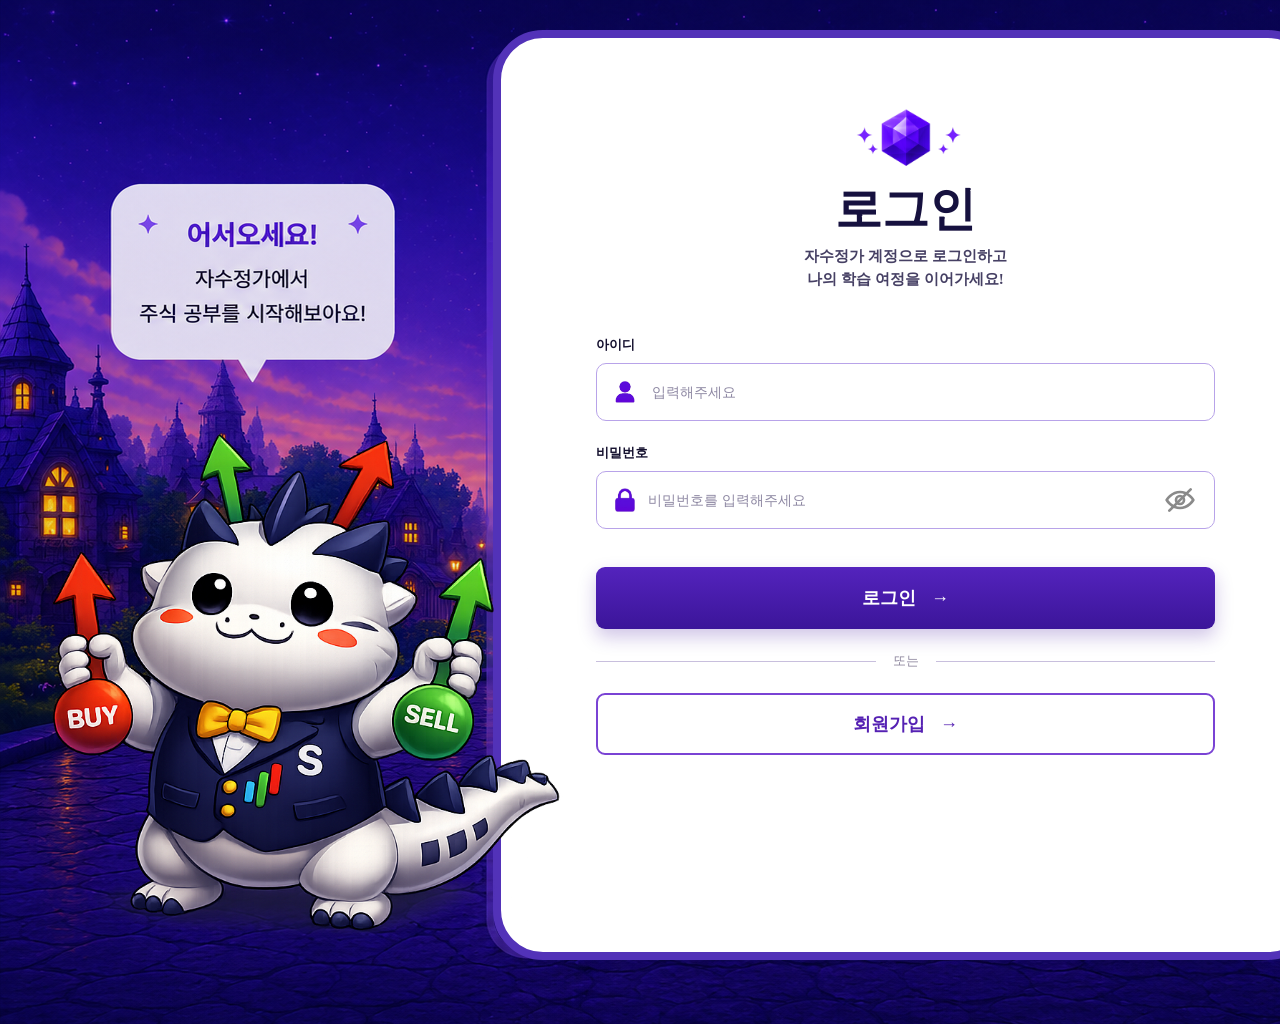
==== commit 87c76022: "fix: pre-develop 브랜치 오류 수정 - ai.html: 병합 충돌 마커(<<<<<<< HEAD / ======= / >>>>>>>)가 그대로   커밋되어 페이지 내용이" ====
--- a/frontend/pages/ai.html
+++ b/frontend/pages/ai.html
@@ -1,4 +1,3 @@
-<<<<<<< HEAD
 <!DOCTYPE html>
 <html lang="ko">
 <head>
@@ -6,6 +5,8 @@
 <meta name="viewport" content="width=device-width, initial-scale=1.0" />
 <title>AI 맞춤 학습 추천</title>
 <link rel="stylesheet" href="../assets/css/ai.css" />
+<link rel="stylesheet" href="../assets/css/motion.css" />
+<script src="../assets/js/motion.js" defer></script>
 </head>
 <body>
 
@@ -15,7 +16,7 @@
     <button class="icon-btn back-btn" type="button" aria-label="뒤로가기">
       <img src="../assets/img/back.png" alt="" />
     </button>
-    
+
     <!--  오늘의 추천 (상단 카드)  -->
     <section class="today-card">
       <!--
@@ -76,92 +77,7 @@
 
 </footer>
   </div>
- 
-  <script src="../assets/js/ai.js"></script> 
+
+  <script src="../assets/js/ai.js"></script>
 </body>
 </html>
-=======
-<!DOCTYPE html>
-<html lang="ko">
-<head>
-<meta charset="UTF-8" />
-<meta name="viewport" content="width=device-width, initial-scale=1.0" />
-<title>AI 맞춤 학습 추천</title>
-<link rel="stylesheet" href="../assets/css/ai.css" />
-<link rel="stylesheet" href="../assets/css/motion.css" />
-<script src="../assets/js/motion.js" defer></script>
-</head>
-<body>
-
-  <div class="app-frame">
-
-    <!-- 뒤로가기 버튼 -->
-    <button class="icon-btn back-btn" type="button" aria-label="뒤로가기">
-      <img src="../assets/img/back.png" alt="" />
-    </button>
-    
-    <!--  오늘의 추천 (상단 카드)  -->
-    <section class="today-card">
-      <!--
-        예) todayCard.querySelector('.card-content').innerHTML = ... 로 렌더링
-      -->
-      <div class="card-content" data-slot="today-recommendation"></div>
-
-      <button class="btn btn-primary" type="button" data-action="start-today">
-        학습 시작
-      </button>
-    </section>
-
-
-    <!-- 추천 학습 콘텐츠 (리스트 카드)  -->
-    <section class="list-card">
-
-      <div class="list-row">
-        <div class="card-content" data-slot="recommend-item-1"></div>
-        <button class="btn btn-secondary" type="button" data-action="start-item" data-item="1">
-          학습하기
-        </button>
-      </div>
-
-      <div class="list-row">
-        <div class="card-content" data-slot="recommend-item-2"></div>
-        <button class="btn btn-secondary" type="button" data-action="start-item" data-item="2">
-          학습하기
-        </button>
-      </div>
-
-      <div class="list-row">
-        <div class="card-content" data-slot="recommend-item-3"></div>
-        <button class="btn btn-secondary" type="button" data-action="start-item" data-item="3">
-          학습하기
-        </button>
-      </div>
-
-    </section>
-
-
-    <!-- 하단 네비게이션 바 -->
-<footer class="bottom-nav">
-
-  <button class="nav-item" type="button" data-nav="home">
-    <img src="../assets/img/home.png" alt="홈" />
-    <span>홈</span>
-  </button>
-
-  <button class="nav-item nav-item--active" type="button" data-nav="ai-recommend">
-    <img src="../assets/img/ai_icon.png" alt="AI 추천 학습" />
-    <span>AI 추천 학습</span>
-  </button>
-
-  <button class="nav-item" type="button" data-nav="mypage">
-    <img src="../assets/img/person.png" alt="마이페이지" />
-    <span>마이페이지</span>
-  </button>
-
-</footer>
-  </div>
- 
-  <script src="../assets/js/ai.js"></script> 
-</body>
-</html>
->>>>>>> origin/pre-develop
--- a/frontend/assets/css/ai.css
+++ b/frontend/assets/css/ai.css
@@ -1,4 +1,3 @@
-<<<<<<< HEAD
 * {
   margin: 0;
   padding: 0;
@@ -67,6 +66,9 @@
   top: 0;
   width: 40%;
   height: 100%;
+  display: flex;
+  flex-direction: column;
+  justify-content: center;
 }
 
 /*  추천 학습 콘텐츠 (리스트 카드)  */
@@ -90,7 +92,40 @@
   top: 0;
   width: 55%;
   height: 100%;
-  
+  display: flex;
+  flex-direction: column;
+  justify-content: center;
+
+}
+
+.card-content .rec-title {
+  font-size: 18px;
+  font-weight: 700;
+  color: #1f1b3a;
+  margin-bottom: 4px;
+  white-space: nowrap;
+  overflow: hidden;
+  text-overflow: ellipsis;
+}
+
+.card-content .rec-desc {
+  font-size: 13px;
+  color: #6b6786;
+  display: -webkit-box;
+  -webkit-line-clamp: 2;
+  -webkit-box-orient: vertical;
+  overflow: hidden;
+}
+
+.card-content .rec-reason {
+  margin-top: 5px;
+  color: #7a5fd4;
+  font-size: 12px;
+  line-height: 1.35;
+  display: -webkit-box;
+  -webkit-line-clamp: 2;
+  -webkit-box-orient: vertical;
+  overflow: hidden;
 }
 
 /*  버튼  */
@@ -231,256 +266,3 @@
   filter:brightness(1.08);
 }
 
-=======
-* {
-  margin: 0;
-  padding: 0;
-  box-sizing: border-box;
-}
-
-body {
-  background: #14103a;
-  display: flex;
-  justify-content: center;
-  align-items: center;
-  min-height: 100vh;
-  font-family: "Pretendard", "Apple SD Gothic Neo", "Malgun Gothic", sans-serif;
-}
-
-.app-frame {
-  position: relative;
-  width: 100%;
-  max-width: 1536px;
-  aspect-ratio: 1536 / 1024;
-  margin: 0 auto;
-  background-image: url("../img/ai.png");
-  background-size: cover;
-  background-position: center;
-  overflow: hidden;
-}
-
-/* 뒤로가기 버튼 */
-.icon-btn {
-  position: absolute;
-  top: 2.2%;
-  width: 6.2%;
-  height: 9.3%;
-  aspect-ratio: 1 / 1;
-  border: none;
-  background: none;
-  padding: 0;
-  cursor: pointer;
-  line-height: 0;
-}
-
-.icon-btn img {
-  width: 68%;
-  height: 68%;
-  object-fit: contain;
-  display: block;
-  margin: 0 auto;
-  filter: drop-shadow(0 2px 4px rgba(0, 0, 0, 0.45));
-}
-
-.back-btn { left: 1.69%; }
-
-/*  오늘의 추천 (상단 카드)  */
-.today-card {
-  position: absolute;
-  left: 28.91%;
-  top: 16.60%;
-  width: 62.70%;
-  height: 17.87%;
-}
-
-/* AI콘텐츠 영역  */
-.today-card .card-content {
-  position: absolute;
-  left: 18.07%;
-  top: 0;
-  width: 40%;
-  height: 100%;
-}
-
-/*  추천 학습 콘텐츠 (리스트 카드)  */
-.list-card {
-  position: absolute;
-  left: 28.91%;
-  top: 40.63%;
-  width: 62.70%;
-  height: 37.79%;
-}
-
-.list-row {
-  position: relative;
-  width: 100%;
-  height: 33.333%;
-}
-
-.list-row .card-content {
-  position: absolute;
-  left: 18.07%;
-  top: 0;
-  width: 55%;
-  height: 100%;
-
-}
-
-.card-content .rec-title {
-  font-size: 18px;
-  font-weight: 700;
-  color: #ffffff;
-  margin-bottom: 4px;
-  white-space: nowrap;
-  overflow: hidden;
-  text-overflow: ellipsis;
-}
-
-.card-content .rec-desc {
-  font-size: 13px;
-  color: #cfcbe8;
-  display: -webkit-box;
-  -webkit-line-clamp: 2;
-  -webkit-box-orient: vertical;
-  overflow: hidden;
-}
-
-/*  버튼  */
-.btn {
-  position: absolute;
-  border: none;
-  border-radius: 999px;
-  font-weight: 700;
-  cursor: pointer;
-  display: flex;
-  align-items: center;
-  justify-content: center;
-  transition: filter 0.15s ease, transform 0.05s ease;
-  font-size: 17px;
-}
-
-.btn:active {
-  transform: scale(0.97);
-}
-/*학습시작 (primary)*/
-.btn-primary {
-  left: 59.81%;
-  top: 66.67%;
-  width: 13.08%;
-  height: 21.86%;
-  background: #5638be;
-  color: #ffffff;
-  box-shadow: 0 6px 14px rgba(86, 56, 190, 0.45);
-}
-
-.btn-primary:hover {
-  filter: brightness(1.08);
-}
-
-/* 리스트 카드 각 항목 - "학습하기" (Secondary) */
-.btn-secondary {
-  left: 78.30%;
-  top: 50%;
-  width: 19.73%;
-  height: 41%;
-  background: #ede8f8;
-  color: #3b2aae;
-  font-size: 16px;
-}
-
-.btn-secondary:hover {
-  background: #e1d9f5;
-}
-
-.bottom-nav {
-  position: absolute;
-  left: 0;
-  bottom: 0;
-  width: 100%;
-  height: 12%;
-  background: #191d47;
-  box-shadow: 0 -2px 12px rgba(0, 0, 0, 0.25);
-}
-
-/* 일반 메뉴 */
-.nav-item {
-  position: absolute;
-  top: 50%;
-  transform: translate(-50%, -50%);
-
-  display: flex;
-  flex-direction: column;
-  align-items: center;
-  gap: 8px;
-
-  border: none;
-  background: none;
-  cursor: pointer;
-
-  color: #b9b6da;
-  font-size: 15px;
-  font-weight: 600;
-  transition: color .2s;
-}
-
-/* 아이콘 크기 증가 */
-.nav-item img {
-  width: 55px;
-  height: 55px;
-}
-
-/* 위치 */
-.nav-item[data-nav="home"] {
-  left: 15.8%;
-}
-
-.nav-item[data-nav="mypage"] {
-  left: 80.5%;
-}
-
-.nav-item:hover {
-  color: #fff;
-}
-
-/* 가운데 버튼 */
-.nav-item--active {
-  left: 50%;
-
-  display: flex;
-  flex-direction: column;   
-  justify-content: center;
-  align-items: center;
-
-  width: 190px;             
-  height: 115px;
-
-  gap: 8px;
-
-  border-radius: 24px;
-
-  background: linear-gradient(
-    180deg,
-    #6b4de8 0%,
-    #4b2fae 100%
-  );
-
-  color: #fff;
-  font-size: 17px;
-  font-weight: 700;
-
-  box-shadow: 0 8px 20px rgba(75,47,174,.45);
-
-  white-space: nowrap;
-}
-
-/* 가운데 아이콘 크게 */
-.nav-item--active img{
-  width:60px;
-  height:60px;
-}
-
-.nav-item--active:hover{
-  filter:brightness(1.08);
-}
-
->>>>>>> origin/pre-develop
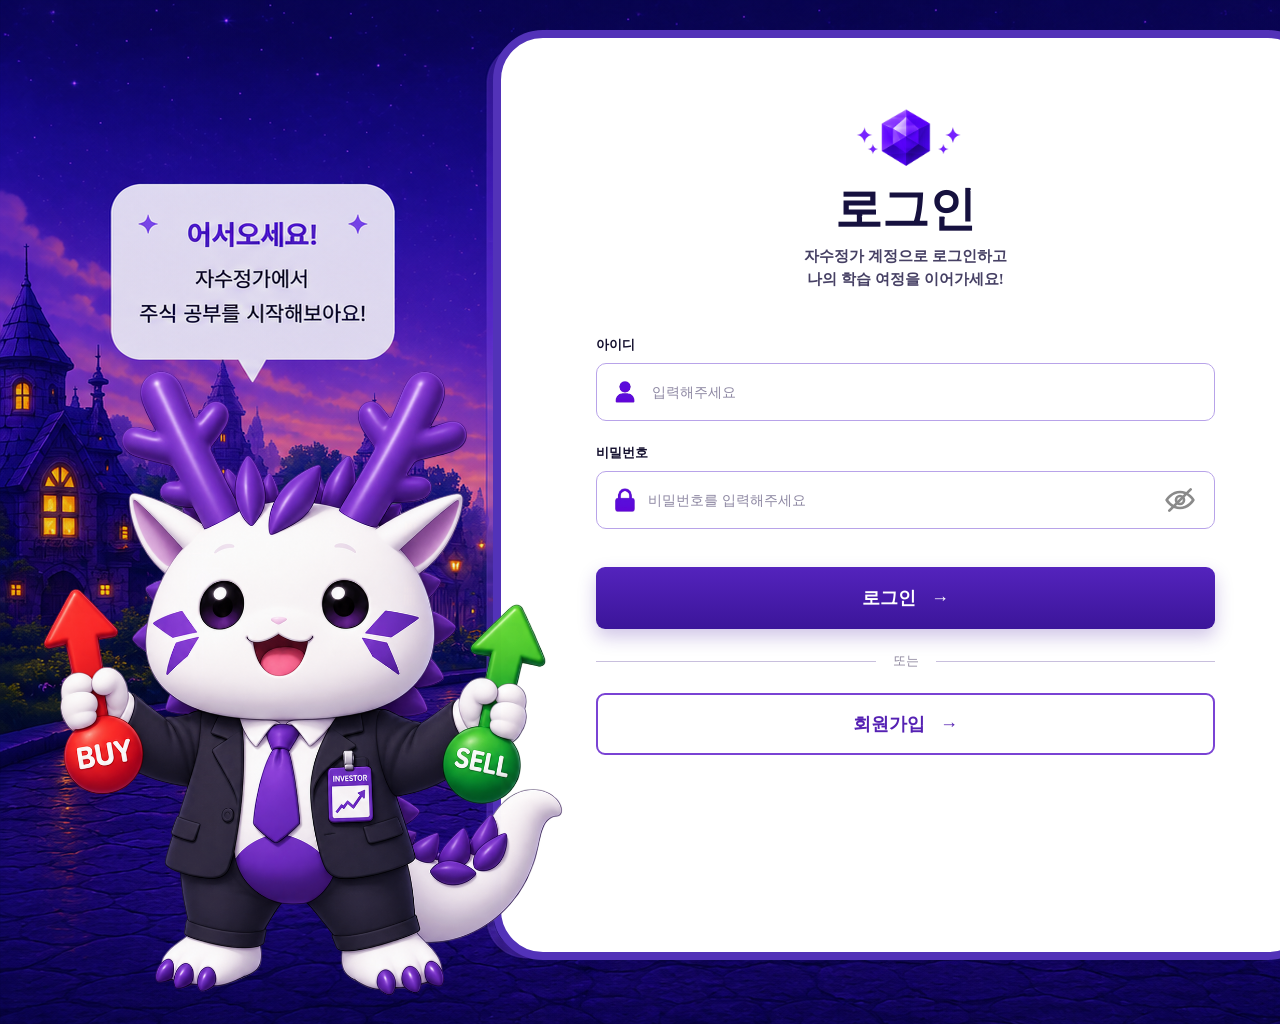
==== commit 91fb4e70: "docs: 주석 정리" ====
--- a/frontend/pages/ai.html
+++ b/frontend/pages/ai.html
@@ -1,83 +1,78 @@
-<!DOCTYPE html>
-<html lang="ko">
-<head>
-<meta charset="UTF-8" />
-<meta name="viewport" content="width=device-width, initial-scale=1.0" />
-<title>AI 맞춤 학습 추천</title>
-<link rel="stylesheet" href="../assets/css/ai.css" />
-<link rel="stylesheet" href="../assets/css/motion.css" />
-<script src="../assets/js/motion.js" defer></script>
-</head>
-<body>
-
-  <div class="app-frame">
-
-    <!-- 뒤로가기 버튼 -->
-    <button class="icon-btn back-btn" type="button" aria-label="뒤로가기">
-      <img src="../assets/img/back.png" alt="" />
-    </button>
-
-    <!--  오늘의 추천 (상단 카드)  -->
-    <section class="today-card">
-      <!--
-        예) todayCard.querySelector('.card-content').innerHTML = ... 로 렌더링
-      -->
-      <div class="card-content" data-slot="today-recommendation"></div>
-
-      <button class="btn btn-primary" type="button" data-action="start-today">
-        학습 시작
-      </button>
-    </section>
-
-
-    <!-- 추천 학습 콘텐츠 (리스트 카드)  -->
-    <section class="list-card">
-
-      <div class="list-row">
-        <div class="card-content" data-slot="recommend-item-1"></div>
-        <button class="btn btn-secondary" type="button" data-action="start-item" data-item="1">
-          학습하기
-        </button>
-      </div>
-
-      <div class="list-row">
-        <div class="card-content" data-slot="recommend-item-2"></div>
-        <button class="btn btn-secondary" type="button" data-action="start-item" data-item="2">
-          학습하기
-        </button>
-      </div>
-
-      <div class="list-row">
-        <div class="card-content" data-slot="recommend-item-3"></div>
-        <button class="btn btn-secondary" type="button" data-action="start-item" data-item="3">
-          학습하기
-        </button>
-      </div>
-
-    </section>
-
-
-    <!-- 하단 네비게이션 바 -->
-<footer class="bottom-nav">
-
-  <button class="nav-item" type="button" data-nav="home">
-    <img src="../assets/img/home.png" alt="홈" />
-    <span>홈</span>
-  </button>
-
-  <button class="nav-item nav-item--active" type="button" data-nav="ai-recommend">
-    <img src="../assets/img/ai_icon.png" alt="AI 추천 학습" />
-    <span>AI 추천 학습</span>
-  </button>
-
-  <button class="nav-item" type="button" data-nav="mypage">
-    <img src="../assets/img/person.png" alt="마이페이지" />
-    <span>마이페이지</span>
-  </button>
-
-</footer>
-  </div>
-
-  <script src="../assets/js/ai.js"></script>
-</body>
-</html>
+<!DOCTYPE html>
+<html lang="ko">
+<head>
+<meta charset="UTF-8" />
+<meta name="viewport" content="width=device-width, initial-scale=1.0" />
+<title>AI 맞춤 학습 추천</title>
+<link rel="stylesheet" href="../assets/css/ai.css" />
+<link rel="stylesheet" href="../assets/css/ai_quiz.css?v=20260812-3" />
+<link rel="stylesheet" href="../assets/css/motion.css" />
+<script src="../assets/js/motion.js" defer></script>
+</head>
+<body>
+
+  <div class="app-frame">
+
+    <button class="icon-btn back-btn" type="button" aria-label="뒤로가기">
+      <img src="../assets/img/back.png" alt="" />
+    </button>
+    
+    <section class="today-card">
+      <div class="card-content" data-slot="today-recommendation"></div>
+
+      <button class="btn btn-primary" type="button" data-action="start-today">
+        학습 시작
+      </button>
+    </section>
+
+    <section class="list-card">
+
+      <div class="list-row">
+        <div class="card-content" data-slot="recommend-item-1"></div>
+        <button class="btn btn-secondary" type="button" data-action="start-item" data-item="1">
+          학습하기
+        </button>
+      </div>
+
+      <div class="list-row">
+        <div class="card-content" data-slot="recommend-item-2"></div>
+        <button class="btn btn-secondary" type="button" data-action="start-item" data-item="2">
+          학습하기
+        </button>
+      </div>
+
+      <div class="list-row">
+        <div class="card-content" data-slot="recommend-item-3"></div>
+        <button class="btn btn-secondary" type="button" data-action="start-item" data-item="3">
+          학습하기
+        </button>
+      </div>
+
+    </section>
+
+
+    <!-- 하단 네비게이션 바 -->
+<footer class="bottom-nav">
+
+  <button class="nav-item" type="button" data-nav="home">
+    <img src="../assets/img/home.png" alt="홈" />
+    <span>홈</span>
+  </button>
+
+  <button class="nav-item nav-item--active" type="button" data-nav="ai-recommend">
+    <img src="../assets/img/ai_icon.png" alt="AI 추천 학습" />
+    <span>AI 추천 학습</span>
+  </button>
+
+  <button class="nav-item" type="button" data-nav="mypage">
+    <img src="../assets/img/person.png" alt="마이페이지" />
+    <span>마이페이지</span>
+  </button>
+
+</footer>
+  </div>
+ 
+  <script src="../assets/js/ai_quiz.js?v=20260812-3"></script>
+  <script src="../assets/js/ai.js?v=20260812-3"></script>
+</body>
+</html>
--- a/frontend/assets/css/ai.css
+++ b/frontend/assets/css/ai.css
@@ -1,268 +1,264 @@
-* {
-  margin: 0;
-  padding: 0;
-  box-sizing: border-box;
-}
-
-body {
-  background: #14103a;
-  display: flex;
-  justify-content: center;
-  align-items: center;
-  min-height: 100vh;
-  font-family: "Pretendard", "Apple SD Gothic Neo", "Malgun Gothic", sans-serif;
-}
-
-.app-frame {
-  position: relative;
-  width: 100%;
-  max-width: 1536px;
-  aspect-ratio: 1536 / 1024;
-  margin: 0 auto;
-  background-image: url("../img/ai.png");
-  background-size: cover;
-  background-position: center;
-  overflow: hidden;
-}
-
-/* 뒤로가기 버튼 */
-.icon-btn {
-  position: absolute;
-  top: 2.2%;
-  width: 6.2%;
-  height: 9.3%;
-  aspect-ratio: 1 / 1;
-  border: none;
-  background: none;
-  padding: 0;
-  cursor: pointer;
-  line-height: 0;
-}
-
-.icon-btn img {
-  width: 68%;
-  height: 68%;
-  object-fit: contain;
-  display: block;
-  margin: 0 auto;
-  filter: drop-shadow(0 2px 4px rgba(0, 0, 0, 0.45));
-}
-
-.back-btn { left: 1.69%; }
-
-/*  오늘의 추천 (상단 카드)  */
-.today-card {
-  position: absolute;
-  left: 28.91%;
-  top: 16.60%;
-  width: 62.70%;
-  height: 17.87%;
-}
-
-/* AI콘텐츠 영역  */
-.today-card .card-content {
-  position: absolute;
-  left: 18.07%;
-  top: 0;
-  width: 40%;
-  height: 100%;
-  display: flex;
-  flex-direction: column;
-  justify-content: center;
-}
-
-/*  추천 학습 콘텐츠 (리스트 카드)  */
-.list-card {
-  position: absolute;
-  left: 28.91%;
-  top: 40.63%;
-  width: 62.70%;
-  height: 37.79%;
-}
-
-.list-row {
-  position: relative;
-  width: 100%;
-  height: 33.333%;
-}
-
-.list-row .card-content {
-  position: absolute;
-  left: 18.07%;
-  top: 0;
-  width: 55%;
-  height: 100%;
-  display: flex;
-  flex-direction: column;
-  justify-content: center;
-
-}
-
-.card-content .rec-title {
-  font-size: 18px;
-  font-weight: 700;
-  color: #1f1b3a;
-  margin-bottom: 4px;
-  white-space: nowrap;
-  overflow: hidden;
-  text-overflow: ellipsis;
-}
-
-.card-content .rec-desc {
-  font-size: 13px;
-  color: #6b6786;
-  display: -webkit-box;
-  -webkit-line-clamp: 2;
-  -webkit-box-orient: vertical;
-  overflow: hidden;
-}
-
-.card-content .rec-reason {
-  margin-top: 5px;
-  color: #7a5fd4;
-  font-size: 12px;
-  line-height: 1.35;
-  display: -webkit-box;
-  -webkit-line-clamp: 2;
-  -webkit-box-orient: vertical;
-  overflow: hidden;
-}
-
-/*  버튼  */
-.btn {
-  position: absolute;
-  border: none;
-  border-radius: 999px;
-  font-weight: 700;
-  cursor: pointer;
-  display: flex;
-  align-items: center;
-  justify-content: center;
-  transition: filter 0.15s ease, transform 0.05s ease;
-  font-size: 17px;
-}
-
-.btn:active {
-  transform: scale(0.97);
-}
-/*학습시작 (primary)*/
-.btn-primary {
-  left: 59.81%;
-  top: 66.67%;
-  width: 13.08%;
-  height: 21.86%;
-  background: #5638be;
-  color: #ffffff;
-  box-shadow: 0 6px 14px rgba(86, 56, 190, 0.45);
-}
-
-.btn-primary:hover {
-  filter: brightness(1.08);
-}
-
-/* 리스트 카드 각 항목 - "학습하기" (Secondary) */
-.btn-secondary {
-  left: 78.30%;
-  top: 50%;
-  width: 19.73%;
-  height: 41%;
-  background: #ede8f8;
-  color: #3b2aae;
-  font-size: 16px;
-}
-
-.btn-secondary:hover {
-  background: #e1d9f5;
-}
-
-.bottom-nav {
-  position: absolute;
-  left: 0;
-  bottom: 0;
-  width: 100%;
-  height: 12%;
-  background: #191d47;
-  box-shadow: 0 -2px 12px rgba(0, 0, 0, 0.25);
-}
-
-/* 일반 메뉴 */
-.nav-item {
-  position: absolute;
-  top: 50%;
-  transform: translate(-50%, -50%);
-
-  display: flex;
-  flex-direction: column;
-  align-items: center;
-  gap: 8px;
-
-  border: none;
-  background: none;
-  cursor: pointer;
-
-  color: #b9b6da;
-  font-size: 15px;
-  font-weight: 600;
-  transition: color .2s;
-}
-
-/* 아이콘 크기 증가 */
-.nav-item img {
-  width: 55px;
-  height: 55px;
-}
-
-/* 위치 */
-.nav-item[data-nav="home"] {
-  left: 15.8%;
-}
-
-.nav-item[data-nav="mypage"] {
-  left: 80.5%;
-}
-
-.nav-item:hover {
-  color: #fff;
-}
-
-/* 가운데 버튼 */
-.nav-item--active {
-  left: 50%;
-
-  display: flex;
-  flex-direction: column;   
-  justify-content: center;
-  align-items: center;
-
-  width: 190px;             
-  height: 115px;
-
-  gap: 8px;
-
-  border-radius: 24px;
-
-  background: linear-gradient(
-    180deg,
-    #6b4de8 0%,
-    #4b2fae 100%
-  );
-
-  color: #fff;
-  font-size: 17px;
-  font-weight: 700;
-
-  box-shadow: 0 8px 20px rgba(75,47,174,.45);
-
-  white-space: nowrap;
-}
-
-/* 가운데 아이콘 크게 */
-.nav-item--active img{
-  width:60px;
-  height:60px;
-}
-
-.nav-item--active:hover{
-  filter:brightness(1.08);
-}
-
+* {
+  margin: 0;
+  padding: 0;
+  box-sizing: border-box;
+}
+
+body {
+  margin: 0;
+  min-width: 320px;
+  min-height: 100vh;
+
+  font-family: "Pretendard", "Apple SD Gothic Neo", "Malgun Gothic", sans-serif;
+}
+
+.app-frame {
+  position: relative;
+
+  width: 1536px;
+  aspect-ratio: 1536 / 1024;
+
+  margin: 0 auto;
+
+  container-type: inline-size;
+
+  background-image: url("../img/ai.png");
+  background-size: 100% 100%;
+  background-position: center;
+  background-repeat: no-repeat;
+
+  overflow: hidden;
+}
+
+/* 뒤로가기 버튼 */
+.icon-btn {
+  position: absolute;
+  top: 2.2%;
+  width: 6.2%;
+  height: 9.3%;
+  aspect-ratio: 1 / 1;
+  border: none;
+  background: none;
+  padding: 0;
+  cursor: pointer;
+  line-height: 0;
+}
+
+.icon-btn img {
+  width: 68%;
+  height: 68%;
+  object-fit: contain;
+  display: block;
+  margin: 0 auto;
+  filter: drop-shadow(0 2px 4px rgba(0, 0, 0, 0.45));
+}
+
+.back-btn {
+  left: 1.69%;
+}
+
+/*  오늘의 추천 (상단 카드)  */
+.today-card {
+  position: absolute;
+  left: 28.91%;
+  top: 16.60%;
+  width: 62.70%;
+  height: 17.87%;
+}
+
+/* AI콘텐츠 영역  */
+.today-card .card-content {
+  position: absolute;
+  left: 28%;
+  top: 36%;
+  width: 40%;
+  height: 100%;
+}
+
+/*  추천 학습 콘텐츠 (리스트 카드)  */
+.list-card {
+  position: absolute;
+  left: 32%;
+  top: 43.5%;
+  width: 62.70%;
+  height: 37.79%;
+}
+
+.list-row {
+  position: relative;
+  width: 100%;
+  height: 33.333%;
+}
+
+.list-row .card-content {
+  position: absolute;
+  left: 18.07%;
+  top: 46%;
+  width: 55%;
+  height: 100%;
+
+}
+
+.card-content .rec-title {
+  font-size: 1.7cqw;
+  font-weight: 700;
+  color: black;
+  margin-bottom: 0.26cqw;
+  white-space: nowrap;
+  overflow: hidden;
+  text-overflow: ellipsis;
+}
+
+.card-content .rec-desc {
+  font-size: 0.9cqw;
+  color: #5f587f;
+  display: -webkit-box;
+  -webkit-line-clamp: 2;
+  -webkit-box-orient: vertical;
+  overflow: hidden;
+}
+
+.card-content .rec-reason {
+  margin-top: 0.6cqw;
+  color: #3d2e8f;
+  font-size: 1cqw;
+  line-height: 1.35;
+
+  white-space: nowrap;
+}
+
+/*  버튼  */
+.btn {
+  position: absolute;
+  border: none;
+  border-radius: 999px;
+  font-weight: 700;
+  cursor: pointer;
+  display: flex;
+  align-items: center;
+  justify-content: center;
+  transition: filter 0.15s ease, transform 0.05s ease;
+  font-size: 1.11cqw;
+}
+
+.btn:active {
+  transform: scale(0.97);
+}
+
+/*학습시작 (primary)*/
+.btn-primary {
+  left: 27.5%;
+  top: 91%;
+  width: 13.08%;
+  height: 21.86%;
+  background: #5638be;
+  color: #ffffff;
+}
+
+.btn-primary:hover {
+  filter: brightness(1.08);
+}
+
+/* 리스트 카드 각 항목 - "학습하기" (Secondary) */
+.btn-secondary {
+  left: 70%;
+  top: 62%;
+  width: 19.73%;
+  height: 41%;
+  background: #c9bdf0;
+  color: #3b2aae;
+  font-size: 1.3cqw;
+}
+
+.btn-secondary:hover {
+  background: #e1d9f5;
+}
+
+.bottom-nav {
+  position: absolute;
+  left: 0;
+  bottom: 0;
+  width: 100%;
+  height: 12%;
+  background: #191d47;
+  box-shadow: 0 -2px 12px rgba(0, 0, 0, 0.25);
+}
+
+/* 일반 메뉴 */
+.nav-item {
+  position: absolute;
+  top: 50%;
+  transform: translate(-50%, -50%);
+
+  display: flex;
+  flex-direction: column;
+  align-items: center;
+  gap: 0.52cqw;
+
+  border: none;
+  background: none;
+  cursor: pointer;
+
+  color: #b9b6da;
+  font-size: 0.98cqw;
+  font-weight: 600;
+  transition: color .2s;
+}
+
+/* 아이콘 크기 증가 */
+.nav-item img {
+  width: 3.58cqw;
+  height: 3.58cqw;
+}
+
+/* 위치 */
+.nav-item[data-nav="home"] {
+  left: 15.8%;
+}
+
+.nav-item[data-nav="mypage"] {
+  left: 80.5%;
+}
+
+.nav-item:hover {
+  color: #fff;
+}
+
+/* 가운데 버튼 */
+.nav-item--active {
+  left: 50%;
+
+  display: flex;
+  flex-direction: column;
+  justify-content: center;
+  align-items: center;
+
+  width: 12.37cqw;
+  height: 7.49cqw;
+
+  gap: 0.52cqw;
+
+  border-radius: 1.56cqw;
+
+  background: linear-gradient(180deg,
+      #6b4de8 0%,
+      #4b2fae 100%);
+
+  color: #fff;
+  font-size: 1.11cqw;
+  font-weight: 700;
+
+  box-shadow: 0 0.52cqw 1.3cqw rgba(75, 47, 174, 0.45);
+
+  white-space: nowrap;
+}
+
+/* 가운데 아이콘 크게 */
+.nav-item--active img {
+  width: 3.91cqw;
+  height: 3.91cqw;
+}
+
+.nav-item--active:hover {
+  filter: brightness(1.08);
+}
--- a/frontend/assets/css/ai_quiz.css
+++ b/frontend/assets/css/ai_quiz.css
@@ -0,0 +1,232 @@
+body.remedial-open {
+    overflow: hidden;
+}
+
+.remedial_popup {
+    position: fixed;
+    inset: 0;
+    z-index: 2000;
+    display: flex;
+    align-items: center;
+    justify-content: center;
+    padding: 20px;
+    background: rgba(15, 12, 40, 0.65);
+    opacity: 0;
+    visibility: hidden;
+    transition: opacity 0.2s ease;
+}
+
+.remedial_popup.is-open {
+    opacity: 1;
+    visibility: visible;
+}
+
+.remedial_container {
+    position: relative;
+    width: min(520px, 100%);
+    max-height: 88vh;
+    overflow-y: auto;
+    padding: 30px 28px 28px;
+    border-radius: 24px;
+    background: #fff;
+    box-shadow: 0 20px 50px rgba(0, 0, 0, 0.35);
+    transform: translateY(14px) scale(0.98);
+    transition: transform 0.2s ease;
+}
+
+.remedial_popup.is-open .remedial_container {
+    transform: translateY(0) scale(1);
+}
+
+.remedial_close {
+    position: absolute;
+    top: 14px;
+    right: 14px;
+    width: 34px;
+    height: 34px;
+    border: 0;
+    border-radius: 50%;
+    background: #f2f1f8;
+    color: #6b6786;
+    font-size: 22px;
+    cursor: pointer;
+}
+
+.remedial_header {
+    display: flex;
+    align-items: center;
+    justify-content: space-between;
+    padding-right: 34px;
+    color: #6b6786;
+    font-size: 13px;
+    font-weight: 700;
+}
+
+.remedial_badge {
+    color: #5638be;
+}
+
+.remedial_progress_bg {
+    height: 8px;
+    margin: 12px 0 20px;
+    overflow: hidden;
+    border-radius: 999px;
+    background: #ede8f8;
+}
+
+.remedial_progress_bar {
+    width: 0;
+    height: 100%;
+    border-radius: inherit;
+    background: #5638be;
+    transition: width 0.25s ease;
+}
+
+.remedial_question_page {
+    text-align: center;
+}
+
+.remedial_loading,
+.remedial_result,
+.remedial_error {
+    padding: 42px 12px 24px;
+    color: #4a4568;
+    text-align: center;
+}
+
+.remedial_loading strong,
+.remedial_result h2,
+.remedial_error strong {
+    display: block;
+    margin-bottom: 12px;
+    color: #1f1b3a;
+    font-size: 20px;
+}
+
+.remedial_loading p,
+.remedial_result p,
+.remedial_error p {
+    margin: 0 0 22px;
+    line-height: 1.55;
+}
+
+.remedial_character {
+    width: 88px;
+    height: auto;
+    margin-bottom: 8px;
+}
+
+.remedial_topic {
+    margin: 0 0 8px;
+    color: #7a68c9;
+    font-size: 13px;
+    font-weight: 700;
+}
+
+.remedial_question {
+    margin: 0 0 20px;
+    color: #1f1b3a;
+    font-size: 19px;
+    line-height: 1.5;
+}
+
+.remedial_options {
+    display: flex;
+    flex-direction: column;
+    gap: 10px;
+}
+
+.remedial_option {
+    width: 100%;
+    padding: 14px 16px;
+    border: 1.5px solid #e5e2f5;
+    border-radius: 12px;
+    background: #fff;
+    color: #2d2a4a;
+    font-size: 15px;
+    text-align: left;
+    cursor: pointer;
+    transition: border-color 0.15s ease, background 0.15s ease;
+}
+
+.remedial_option:hover:not(:disabled) {
+    border-color: #b7a8ea;
+    background: #f8f6fd;
+}
+
+.remedial_option.is-correct {
+    border-color: #2fa84f;
+    background: #edf9f0;
+    color: #247e3c;
+    font-weight: 700;
+}
+
+.remedial_option.is-wrong {
+    border-color: #d9534f;
+    background: #fff1f0;
+    color: #b43e3a;
+}
+
+.remedial_feedback {
+    margin-top: 18px;
+    padding: 16px;
+    border-radius: 14px;
+    background: #f8f6fd;
+    color: #4a4568;
+    line-height: 1.55;
+}
+
+.remedial_feedback strong {
+    display: block;
+    margin-bottom: 6px;
+    color: #5638be;
+}
+
+.remedial_feedback p {
+    margin: 0 0 14px;
+}
+
+.remedial_next,
+.remedial_start_btn {
+    width: 100%;
+    padding: 13px 18px;
+    border: 0;
+    border-radius: 999px;
+    background: #5638be;
+    color: #fff;
+    font-size: 15px;
+    font-weight: 700;
+    cursor: pointer;
+}
+
+.remedial_start_btn:disabled {
+    background: #aaa3c7;
+    cursor: wait;
+}
+
+.remedial_prompt {
+    width: min(440px, 100%);
+    margin: 14px auto 20px;
+    padding: 14px 16px;
+    border-radius: 14px;
+    background: #f3effd;
+    color: #4a4568;
+    text-align: center;
+}
+
+.remedial_prompt[hidden] {
+    display: none;
+}
+
+.remedial_status {
+    margin: 0 0 10px;
+    font-size: 14px;
+    line-height: 1.45;
+}
+
+@media (max-width: 560px) {
+    .remedial_container {
+        padding: 26px 18px 20px;
+        border-radius: 18px;
+    }
+}
